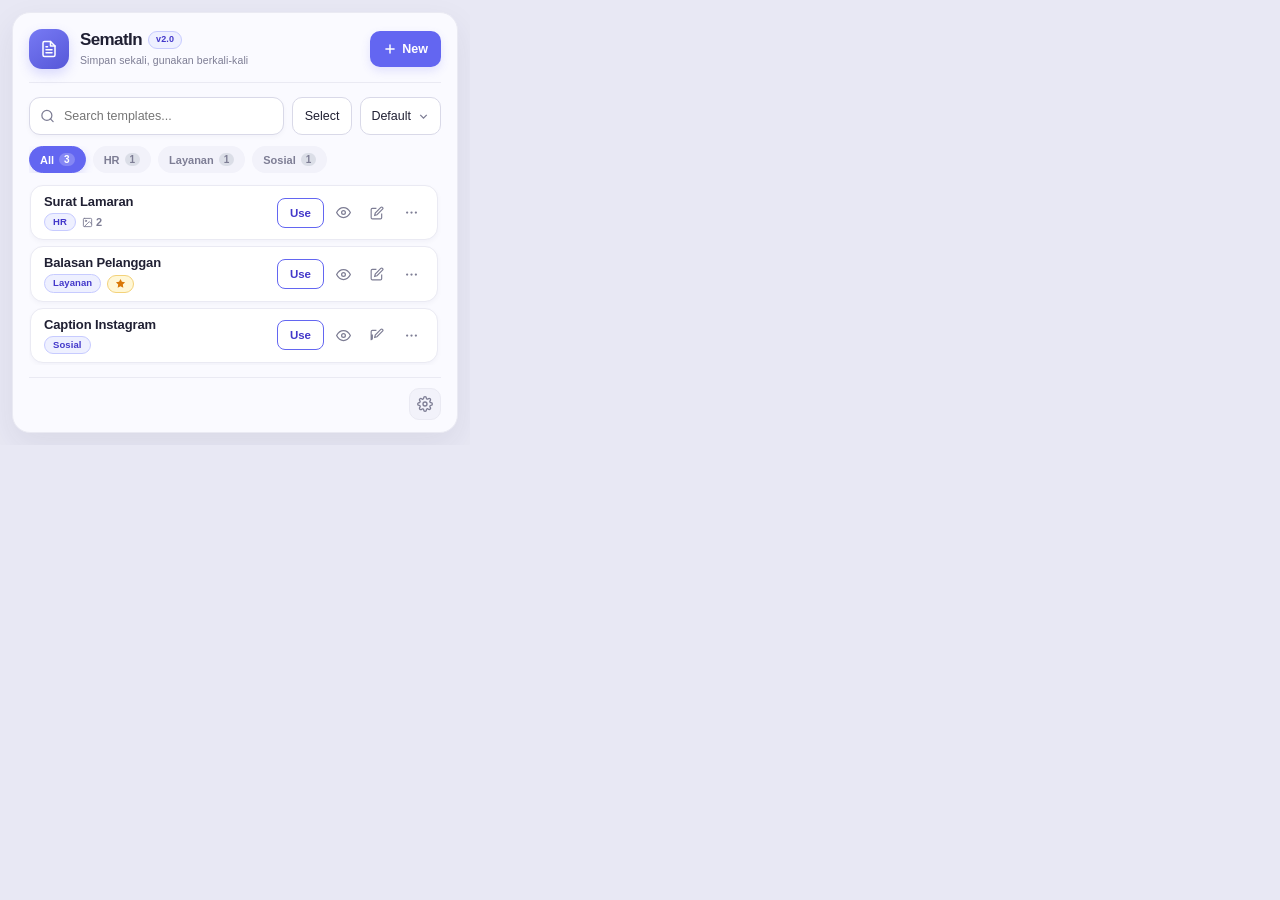
==== docs/popup-preview.html @ 7a560730 "Website v2.0: Template include card, scheduled auto backup + Trash, compression note - Header, hero " ====
<!DOCTYPE html>
<html lang="en">
<head>
  <meta charset="UTF-8">
  <title>SematIn</title>
  <link rel="stylesheet" href="popup.css">
  <link rel="stylesheet" href="sidebar.css">
</head>
<body>
  <div class="app-wrapper">
    <header class="app-header">
      <div class="brand">
        <div class="brand-icon">
          <svg width="18" height="18" viewBox="0 0 24 24" fill="none" stroke="currentColor" stroke-width="2" stroke-linecap="round" stroke-linejoin="round"><path d="M14 2H6a2 2 0 0 0-2 2v16a2 2 0 0 0 2 2h12a2 2 0 0 0 2-2V8z"/><polyline points="14 2 14 8 20 8"/><line x1="16" y1="13" x2="8" y2="13"/><line x1="16" y1="17" x2="8" y2="17"/><polyline points="10 9 9 9 8 9"/></svg>
        </div>
        <div>
          <div class="title-row">
            <h1>SematIn</h1>
            <span id="header-version-badge" class="header-version-badge" title="Installed version">v2.0</span>
          </div>
          <span class="subtitle">Simpan sekali, gunakan berkali-kali</span>
        </div>
      </div>
      <button type="button" id="btn-show-add" class="btn btn-primary">
        <svg width="14" height="14" viewBox="0 0 24 24" fill="none" stroke="currentColor" stroke-width="2.5" stroke-linecap="round" stroke-linejoin="round"><line x1="12" y1="5" x2="12" y2="19"/><line x1="5" y1="12" x2="19" y2="12"/></svg>
        New
      </button>
    </header>

    <main id="view-list" class="view-section">
      <div class="search-box">
        <svg class="search-icon" width="15" height="15" viewBox="0 0 24 24" fill="none" stroke="currentColor" stroke-width="2" stroke-linecap="round" stroke-linejoin="round"><circle cx="11" cy="11" r="8"/><line x1="21" y1="21" x2="16.65" y2="16.65"/></svg>
        <input type="text" id="search-input" placeholder="Search templates...">
        <button type="button" id="btn-toggle-select-mode" class="btn btn-ghost btn-xs select-mode-toggle" title="Select multiple templates" aria-pressed="false">Select</button>
        <div class="sort-dropdown" id="sort-dropdown">
          <button type="button" id="btn-sort-menu" class="sort-trigger" title="Sort templates" aria-haspopup="listbox" aria-expanded="false">
            <span id="sort-label">Default</span>
            <svg width="13" height="13" viewBox="0 0 24 24" fill="none" stroke="currentColor" stroke-width="2.4"><polyline points="6 9 12 15 18 9"/></svg>
          </button>
        </div>
      </div>

      <div class="category-tabs-wrap">
        <button type="button" id="btn-cat-scroll-left" class="cat-scroll-btn cat-scroll-left hidden" title="Scroll categories left" aria-label="Scroll categories left">
          <span class="cat-scroll-icon"><svg width="13" height="13" viewBox="0 0 24 24" fill="none" stroke="currentColor" stroke-width="2.5" stroke-linecap="round" stroke-linejoin="round"><polyline points="15 18 9 12 15 6"/></svg></span>
        </button>
        <div id="category-tabs" class="category-tabs" role="tablist" aria-label="Filter template categories">
          <button type="button" role="tab" class="category-tab active" aria-selected="true"><span>All</span><span class="category-tab-count">3</span></button>
          <button type="button" role="tab" class="category-tab" aria-selected="false"><span>HR</span><span class="category-tab-count">1</span></button>
          <button type="button" role="tab" class="category-tab" aria-selected="false"><span>Layanan</span><span class="category-tab-count">1</span></button>
          <button type="button" role="tab" class="category-tab" aria-selected="false"><span>Sosial</span><span class="category-tab-count">1</span></button>
        </div>
        <button type="button" id="btn-cat-scroll-right" class="cat-scroll-btn cat-scroll-right hidden" title="Scroll categories right" aria-label="Scroll categories right">
          <span class="cat-scroll-icon"><svg width="13" height="13" viewBox="0 0 24 24" fill="none" stroke="currentColor" stroke-width="2.5" stroke-linecap="round" stroke-linejoin="round"><polyline points="9 18 15 12 9 6"/></svg></span>
        </button>
      </div>

      <div id="template-list" class="list-container">
        <div class="template-card">
          <div class="template-info">
            <div class="template-title" title="Surat Lamaran">Surat Lamaran</div>
            <div class="template-meta-row">
              <span class="template-category-badge">HR</span>
              <span class="attachment-count-badge" title="2 attached images"><svg width="11" height="11" viewBox="0 0 24 24" fill="none" stroke="currentColor" stroke-width="2" stroke-linecap="round" stroke-linejoin="round"><rect x="3" y="3" width="18" height="18" rx="2" ry="2"/><circle cx="8.5" cy="8.5" r="1.5"/><polyline points="21 15 16 10 5 21"/></svg>2</span>
            </div>
          </div>
          <div class="template-actions-column">
            <div class="template-actions">
              <button type="button" class="btn-use" title="Fill the active field">Use</button>
              <button type="button" class="btn-icon btn-preview-template" title="Preview template" aria-label="Preview template">
                <svg width="15" height="15" viewBox="0 0 24 24" fill="none" stroke="currentColor" stroke-width="2" stroke-linecap="round" stroke-linejoin="round"><path d="M1 12s4-8 11-8 11 8 11 8-4 8-11 8-11-8-11-8z"/><circle cx="12" cy="12" r="3"/></svg>
              </button>
              <button type="button" class="btn-icon btn-edit" title="Edit template">
                <svg width="14" height="14" viewBox="0 0 24 24" fill="none" stroke="currentColor" stroke-width="2"><path d="M11 4H4a2 2 0 0 0-2 2v14a2 2 0 0 0 2 2h14a2 2 0 0 0 2-2v-7"/><path d="M18.5 2.5a2.121 2.121 0 0 1 3 3L12 15l-4 1 1-4 9.5-9.5z"/></svg>
              </button>
              <button type="button" class="btn-icon btn-template-more" title="More actions" aria-label="More actions" aria-haspopup="menu" aria-expanded="false">
                <svg width="15" height="15" viewBox="0 0 24 24" fill="currentColor" aria-hidden="true"><circle cx="5" cy="12" r="1.8"/><circle cx="12" cy="12" r="1.8"/><circle cx="19" cy="12" r="1.8"/></svg>
              </button>
            </div>
            <div class="template-excel-imports"></div>
          </div>
        </div>
        <div class="template-card">
          <div class="template-info">
            <div class="template-title" title="Balasan Pelanggan">Balasan Pelanggan</div>
            <div class="template-meta-row">
              <span class="template-category-badge">Layanan</span>
              <span class="template-favorite-badge" title="Favorite" aria-label="Favorite"><svg width="11" height="11" viewBox="0 0 24 24" fill="currentColor" aria-hidden="true"><polygon points="12 2 15.09 8.26 22 9.27 17 14.14 18.18 21.02 12 17.77 5.82 21.02 7 14.14 2 9.27 8.91 8.26 12 2"/></svg></span>
            </div>
          </div>
          <div class="template-actions-column">
            <div class="template-actions">
              <button type="button" class="btn-use" title="Fill the active field">Use</button>
              <button type="button" class="btn-icon btn-preview-template" title="Preview template" aria-label="Preview template">
                <svg width="15" height="15" viewBox="0 0 24 24" fill="none" stroke="currentColor" stroke-width="2" stroke-linecap="round" stroke-linejoin="round"><path d="M1 12s4-8 11-8 11 8 11 8-4 8-11 8-11-8-11-8z"/><circle cx="12" cy="12" r="3"/></svg>
              </button>
              <button type="button" class="btn-icon btn-edit" title="Edit template">
                <svg width="14" height="14" viewBox="0 0 24 24" fill="none" stroke="currentColor" stroke-width="2"><path d="M11 4H4a2 2 0 0 0-2 2v14a2 2 0 0 0 2 2h14a2 2 0 0 0 2-2v-7"/><path d="M18.5 2.5a2.121 2.121 0 0 1 3 3L12 15l-4 1 1-4 9.5-9.5z"/></svg>
              </button>
              <button type="button" class="btn-icon btn-template-more" title="More actions" aria-label="More actions" aria-haspopup="menu" aria-expanded="false">
                <svg width="15" height="15" viewBox="0 0 24 24" fill="currentColor" aria-hidden="true"><circle cx="5" cy="12" r="1.8"/><circle cx="12" cy="12" r="1.8"/><circle cx="19" cy="12" r="1.8"/></svg>
              </button>
            </div>
            <div class="template-excel-imports"></div>
          </div>
        </div>
        <div class="template-card">
          <div class="template-info">
            <div class="template-title" title="Caption Instagram">Caption Instagram</div>
            <div class="template-meta-row">
              <span class="template-category-badge">Sosial</span>
            </div>
          </div>
          <div class="template-actions-column">
            <div class="template-actions">
              <button type="button" class="btn-use" title="Fill the active field">Use</button>
              <button type="button" class="btn-icon btn-preview-template" title="Preview template" aria-label="Preview template">
                <svg width="15" height="15" viewBox="0 0 24 24" fill="none" stroke="currentColor" stroke-width="2" stroke-linecap="round" stroke-linejoin="round"><path d="M1 12s4-8 11-8 11 8 11 8-4 8-11 8-11-8-11-8z"/><circle cx="12" cy="12" r="3"/></svg>
              </button>
              <button type="button" class="btn-icon btn-edit" title="Edit template">
                <svg width="14" height="14" viewBox="0 0 24 24" fill="none" stroke="currentColor" stroke-width="2"><path d="M11 4H4a2 2 0 0 0-2 2v14a2 2 0 0 0 2-2v-7"/><path d="M18.5 2.5a2.121 2.121 0 0 1 3 3L12 15l-4 1 1-4 9.5-9.5z"/></svg>
              </button>
              <button type="button" class="btn-icon btn-template-more" title="More actions" aria-label="More actions" aria-haspopup="menu" aria-expanded="false">
                <svg width="15" height="15" viewBox="0 0 24 24" fill="currentColor" aria-hidden="true"><circle cx="5" cy="12" r="1.8"/><circle cx="12" cy="12" r="1.8"/><circle cx="19" cy="12" r="1.8"/></svg>
              </button>
            </div>
            <div class="template-excel-imports"></div>
          </div>
        </div>
      </div>

      <footer class="list-footer">
        <div id="template-pagination" class="template-pagination hidden"></div>
        <div class="settings-wrapper">
          <button type="button" id="btn-toggle-settings" class="btn-setting-icon" title="Settings" aria-haspopup="menu" aria-expanded="false">
            <svg width="16" height="16" viewBox="0 0 24 24" fill="none" stroke="currentColor" stroke-width="2" stroke-linecap="round" stroke-linejoin="round"><circle cx="12" cy="12" r="3"/><path d="M19.4 15a1.65 1.65 0 0 0 .33 1.82l.06.06a2 2 0 0 1 0 2.83 2 2 0 0 1-2.83 0l-.06-.06a1.65 1.65 0 0 0-1.82-.33 1.65 1.65 0 0 0-1 1.51V21a2 2 0 0 1-2 2 2 2 0 0 1-2-2v-.09A1.65 1.65 0 0 0 9 19.4a1.65 1.65 0 0 0-1.82.33l-.06.06a2 2 0 0 1-2.83 0 2 2 0 0 1 0-2.83l.06-.06a1.65 1.65 0 0 0 .33-1.82 1.65 1.65 0 0 0-1.51-1H3a2 2 0 0 1-2-2 2 2 0 0 1 2-2h.09A1.65 1.65 0 0 0 4.6 9a1.65 1.65 0 0 0-.33-1.82l-.06-.06a2 2 0 0 1 0-2.83 2 2 0 0 1 2.83 0l.06.06a1.65 1.65 0 0 0 1.82.33H9a1.65 1.65 0 0 0 1-1.51V3a2 2 0 0 1 2-2 2 2 0 0 1 2 2v.09a1.65 1.65 0 0 0 1 1.51 1.65 1.65 0 0 0 1.82-.33l.06-.06a2 2 0 0 1 2.83 0 2 2 0 0 1 0 2.83l-.06.06a1.65 1.65 0 0 0-.33 1.82V9a1.65 1.65 0 0 0 1.51 1H21a2 2 0 0 1 2 2 2 2 0 0 1-2 2h-.09a1.65 1.65 0 0 0-1.51 1z"/></svg>
          </button>
        </div>
      </footer>
    </main>
  </div>
</body>
</html>
---- docs/popup.css ----
:root {
  --primary: #6366f1;
  --primary-hover: #4f46e5;
  --primary-light: #eef0ff;
  --primary-border: #c7cbff;
  --primary-text: #4338ca;
  --bg-outer: #e8e8f4;
  --bg-page: #fafaff;
  --bg-card: #ffffff;
  --bg-subtle: #f2f2fa;
  --text-main: #202033;
  --text-secondary: #515168;
  --text-muted: #7d7d94;
  --border-color: #d9d9e8;
  --border-soft: #eaeaf3;
  --danger: #ef4444;
  --danger-solid: #dc2626;
  --danger-solid-hover: #b91c1c;
  --danger-bg: #fef2f2;
  --danger-border: #fecaca;
  --radius: 14px;
}

body.dark-theme {
  --primary: #818cf8;
  --primary-hover: #a5b4fc;
  --primary-light: rgba(129, 140, 248, 0.15);
  --primary-border: rgba(165, 180, 252, 0.36);
  --primary-text: #c7d2fe;
  --bg-outer: #151522;
  --bg-page: #1d1d2c;
  --bg-card: #262638;
  --bg-subtle: #303044;
  --text-main: #f3f3fb;
  --text-secondary: #c9c9dc;
  --text-muted: #9999b2;
  --border-color: #414158;
  --border-soft: #333348;
  --danger: #fb7185;
  --danger-solid: #dc4660;
  --danger-solid-hover: #c93852;
  --danger-bg: rgba(251, 113, 133, 0.12);
  --danger-border: rgba(251, 113, 133, 0.35);
}

* {
  box-sizing: border-box;
}

html,
body {
  background-color: var(--bg-outer);
  margin: 0;
  padding: 0;
  overflow-x: hidden;
}

body {
  width: 470px;
  padding: 10px;
  font-family: -apple-system, BlinkMacSystemFont, "Segoe UI", Roboto, Helvetica, Arial, sans-serif;
  color: var(--text-main);
}

.app-wrapper {
  padding: 12px 14px;
  position: relative;
  background-color: var(--bg-page);
  border: 1px solid var(--border-color);
  border-radius: 16px;
}

/* Header */
.app-header {
  display: flex;
  justify-content: space-between;
  align-items: center;
  margin-bottom: 10px;
  padding-bottom: 10px;
  border-bottom: 1px solid var(--border-soft);
}

.brand {
  display: flex;
  align-items: center;
  gap: 10px;
}

.brand-icon {
  width: 34px;
  height: 34px;
  border-radius: 9px;
  background: var(--primary-light);
  color: var(--primary);
  display: flex;
  align-items: center;
  justify-content: center;
  flex-shrink: 0;
}

.title-row {
  display: flex;
  align-items: center;
  gap: 6px;
}

.app-header h1 {
  margin: 0;
  font-size: 16px;
  font-weight: 700;
  letter-spacing: -0.02em;
  line-height: 1.2;
}

.header-version-badge {
  font-size: 10px;
  font-weight: 600;
  color: var(--primary-text);
  background: var(--primary-light);
  border: 1px solid var(--primary-border);
  padding: 1px 6px;
  border-radius: 999px;
  line-height: 1.3;
}

.subtitle {
  font-size: 11px;
  color: var(--text-muted);
}

/* Buttons */
.btn {
  display: inline-flex;
  align-items: center;
  justify-content: center;
  gap: 5px;
  padding: 7px 12px;
  font-size: 12.5px;
  font-weight: 600;
  border-radius: 8px;
  border: none;
  cursor: pointer;
  transition: all 0.15s ease;
}

.btn:disabled {
  opacity: 0.45;
  cursor: not-allowed;
}

.btn-primary {
  background-color: var(--primary);
  color: #ffffff;
}

.btn-primary:hover {
  background-color: var(--primary-hover);
}

.btn-ghost {
  background-color: transparent;
  color: var(--text-muted);
  border: 1px solid var(--border-color);
}

.btn-ghost:hover {
  background-color: var(--bg-subtle);
  color: var(--text-main);
}

.btn-danger-solid {
  background: var(--danger-solid);
  color: #ffffff;
  border: 1px solid var(--danger-solid);
}

.btn-danger-solid:hover {
  background: var(--danger-solid-hover);
  border-color: var(--danger-solid-hover);
}

.btn-xs {
  padding: 4px 9px;
  font-size: 11px;
  border-radius: 6px;
}

/* Search Box */
.search-box {
  position: relative;
  display: flex;
  align-items: center;
  gap: 8px;
  margin-bottom: 8px;
}

.search-icon {
  position: absolute;
  left: 11px;
  top: 50%;
  transform: translateY(-50%);
  color: var(--text-muted);
  pointer-events: none;
}

#search-input {
  flex: 1;
  min-width: 0;
  padding: 8px 12px 8px 34px;
  font-size: 12.5px;
  border: 1px solid var(--border-color);
  border-radius: 10px;
  background: var(--bg-card);
  color: var(--text-main);
  outline: none;
  transition: border-color 0.15s, box-shadow 0.15s;
}

.search-box .select-mode-toggle {
  flex-shrink: 0;
  min-height: 38px;
  padding: 8px 12px;
  font-size: 12.5px;
  font-weight: 500;
  color: var(--text-main);
  background: var(--bg-card);
  border: 1px solid var(--border-color);
  border-radius: 10px;
}

.search-box .select-mode-toggle:not(.active):hover {
  background: var(--bg-card);
  border-color: var(--primary-border);
}

.sort-dropdown {
  position: relative;
  flex-shrink: 0;
}

.sort-trigger {
  display: inline-flex;
  align-items: center;
  gap: 6px;
  min-height: 38px;
  padding: 8px 10px;
  font-size: 12.5px;
  font-weight: 500;
  color: var(--text-main);
  background: var(--bg-card);
  border: 1px solid var(--border-color);
  border-radius: 10px;
  outline: none;
  cursor: pointer;
  transition: border-color 0.15s ease, box-shadow 0.15s ease;
}

.sort-trigger:hover,
.sort-trigger.open {
  border-color: var(--primary-border);
}

.sort-trigger:focus-visible {
  border-color: var(--primary);
  box-shadow: 0 0 0 3px var(--primary-light);
}

.sort-trigger svg {
  flex-shrink: 0;
  color: var(--text-muted);
  transition: transform 0.15s ease;
}

.sort-trigger.open svg {
  transform: rotate(180deg);
}

.sort-menu {
  position: absolute;
  top: calc(100% + 4px);
  right: 0;
  min-width: 150px;
  max-height: 175px;
  overflow-y: auto;
  background: var(--bg-card);
  border: 1px solid var(--border-soft);
  border-radius: 12px;
  box-shadow: 0 14px 32px rgba(24, 24, 48, 0.16);
  padding: 4px;
  z-index: 65;
}

.sort-option {
  width: 100%;
  border: none;
  background: transparent;
  border-radius: 6px;
  padding: 6px 8px;
  display: flex;
  align-items: center;
  gap: 8px;
  font-size: 12px;
  font-weight: 500;
  color: var(--text-main);
  text-align: left;
  cursor: pointer;
  transition: background-color 0.12s ease;
}

.sort-option:hover,
.sort-option.selected {
  background: var(--primary-light);
  color: var(--primary-text);
}

.select-mode-toggle.active {
  color: var(--primary-text);
  background: var(--primary-light);
  border-color: var(--primary-border);
}

#search-input:focus {
  border-color: var(--primary);
  box-shadow: 0 0 0 3px var(--primary-light);
}

/* Tab Kategori di Bawah Search */
.category-tabs-wrap {
  position: relative;
  display: flex;
  align-items: center;
  margin-bottom: 11px;
}

.category-tabs {
  display: flex;
  align-items: center;
  gap: 6px;
  overflow-x: auto;
  scrollbar-width: none;
  scroll-behavior: smooth;
  flex: 1;
  min-width: 0;
}

.category-tabs::-webkit-scrollbar {
  display: none;
}

.cat-scroll-btn {
  position: absolute;
  top: 0;
  bottom: 0;
  z-index: 2;
  display: flex;
  align-items: center;
  width: 52px;
  padding: 0;
  border: 0;
  background: transparent;
  color: var(--text-muted);
  cursor: pointer;
}

.cat-scroll-btn:hover {
  color: var(--text-main);
}

.cat-scroll-left {
  left: 0;
  justify-content: flex-start;
  padding-left: 2px;
  background: linear-gradient(to left, transparent, var(--bg-page) 50%);
}

.cat-scroll-right {
  right: 0;
  justify-content: flex-end;
  padding-right: 2px;
  background: linear-gradient(to right, transparent, var(--bg-page) 50%);
}

.cat-scroll-icon {
  display: inline-flex;
  align-items: center;
  justify-content: center;
  width: 22px;
  height: 22px;
  border-radius: 999px;
  background: var(--bg-card);
  border: 1px solid var(--border-color);
  box-shadow: 0 1px 4px rgba(15, 23, 42, 0.18);
}

.category-tab {
  display: inline-flex;
  align-items: center;
  gap: 5px;
  padding: 5px 10px;
  border-radius: 999px;
  border: 1px solid var(--border-color);
  background: var(--bg-card);
  color: var(--text-muted);
  font-size: 11.5px;
  font-weight: 600;
  white-space: nowrap;
  cursor: pointer;
  transition: all 0.14s ease;
  flex-shrink: 0;
}

.category-tab:hover {
  border-color: var(--primary-border);
  color: var(--text-main);
  background: var(--bg-subtle);
}

.category-tab.active {
  background: var(--primary);
  border-color: var(--primary);
  color: #ffffff;
}

.category-tab-count {
  font-size: 10px;
  font-weight: 700;
  padding: 1px 5px;
  border-radius: 999px;
  background: rgba(100, 116, 139, 0.16);
  color: inherit;
}

.category-tab.active .category-tab-count {
  background: rgba(255, 255, 255, 0.22);
  color: #ffffff;
}

/* Template List: tinggi fleksibel sesuai isi dengan batas maksimal */
.list-container {
  display: flex;
  flex-direction: column;
  gap: 7px;
  max-height: 360px;
  overflow-y: auto;
  padding-right: 2px;
}

.template-pagination {
  position: relative;
  display: flex;
  justify-content: center;
  align-items: center;
  gap: 2px;
  width: fit-content;
  margin: 0;
  padding: 3px;
  border-radius: 999px;
  border: 1px solid var(--border-color);
  background: var(--bg-card);
  box-shadow: 0 2px 8px rgba(39, 39, 75, 0.06);
}

.pagination-indicator {
  position: absolute;
  top: 3px;
  left: 0;
  height: 28px;
  width: 28px;
  border-radius: 999px;
  background: var(--primary);
  box-shadow: 0 2px 6px rgba(99, 102, 241, 0.35);
  transition: transform 0.45s cubic-bezier(0.34, 1.3, 0.64, 1), width 0.45s cubic-bezier(0.34, 1.3, 0.64, 1);
  pointer-events: none;
  z-index: 0;
}

.pagination-btn {
  position: relative;
  z-index: 1;
  display: inline-flex;
  align-items: center;
  justify-content: center;
  min-width: 28px;
  height: 28px;
  padding: 0 9px;
  border: none;
  border-radius: 999px;
  background: transparent;
  color: var(--text-muted);
  font-size: 12px;
  font-weight: 700;
  cursor: pointer;
  transition: all 0.14s ease;
}

.pagination-btn:hover:not(:disabled):not(.active) {
  background: var(--bg-subtle);
  color: var(--text-main);
}

.pagination-btn.active {
  background: transparent;
  color: #ffffff;
  box-shadow: none;
}

.pagination-btn:disabled {
  opacity: 0.4;
  cursor: not-allowed;
}

.template-card {
  display: flex;
  justify-content: space-between;
  align-items: center;
  background: var(--bg-card);
  border: 1px solid var(--border-color);
  border-radius: var(--radius);
  padding: 9px 12px;
  transition: transform 0.12s ease, box-shadow 0.12s ease, border-color 0.12s ease;
}

.template-card:hover {
  border-color: var(--primary-border);
  box-shadow: 0 2px 6px rgba(15, 23, 42, 0.08);
}

.template-select-checkbox {
  flex-shrink: 0;
  width: 15px;
  height: 15px;
  margin-right: 10px;
  accent-color: var(--primary);
  cursor: pointer;
}

.bulk-action-bar {
  display: flex;
  align-items: center;
  justify-content: space-between;
  gap: 8px;
  background: var(--bg-card);
  border: 1px solid var(--primary-border);
  border-radius: var(--radius);
  padding: 6px 10px 6px 14px;
  margin-bottom: 8px;
}

.bulk-selected-count {
  font-size: 12px;
  font-weight: 700;
  color: var(--primary-text);
  white-space: nowrap;
}

.bulk-actions {
  display: flex;
  align-items: center;
  gap: 2px;
}

.bulk-icon-btn {
  display: inline-flex;
  align-items: center;
  justify-content: center;
  width: 30px;
  height: 30px;
  padding: 0;
  border: 0;
  border-radius: 7px;
  background: transparent;
  color: var(--text-muted);
  cursor: pointer;
}

.bulk-icon-btn:hover {
  background: var(--bg-subtle);
  color: var(--text-main);
}

.bulk-divider {
  width: 1px;
  height: 20px;
  background: var(--border-color);
  margin: 0 4px;
  flex-shrink: 0;
}

.bulk-icon-delete:hover {
  background: var(--danger-bg);
  color: var(--danger);
}

.template-info {
  flex: 1;
  min-width: 0;
  margin-right: 10px;
}

.template-title {
  font-size: 13px;
  font-weight: 600;
  color: var(--text-main);
  white-space: nowrap;
  overflow: hidden;
  text-overflow: ellipsis;
}

.template-meta-row {
  display: flex;
  align-items: center;
  gap: 6px;
  margin-top: 4px;
}

.template-actions-column {
  display: flex;
  flex-direction: column;
  align-items: flex-end;
  gap: 6px;
  flex-shrink: 0;
}

.template-excel-imports {
  display: flex;
  flex-direction: column;
  align-items: flex-end;
  gap: 5px;
  max-width: 100%;
}

.template-excel-imports:empty {
  display: none;
}

.template-excel-progress {
  display: flex;
  align-items: center;
  gap: 7px;
  min-width: 0;
  width: 190px;
  max-width: 100%;
  color: var(--text-muted);
  font-size: 10px;
}

.template-excel-count {
  flex: none;
  min-width: 28px;
  color: var(--primary-text);
  font-weight: 700;
  text-align: right;
}

.template-excel-progress-bar {
  flex: 1;
  height: 5px;
  overflow: hidden;
  border-radius: 999px;
  background: var(--border-soft);
}

.template-excel-progress-fill {
  display: block;
  height: 100%;
  width: var(--progress-width);
  border-radius: inherit;
  background: var(--primary);
}

.template-excel-progress-fill.is-animating {
  animation: excel-progress-grow 0.35s ease-out;
}

@keyframes excel-progress-grow {
  from {
    width: var(--previous-progress-width, 0%);
  }
  to {
    width: var(--progress-width);
  }
}

.template-excel-clear {
  display: inline-flex;
  align-items: center;
  justify-content: center;
  flex: none;
  width: 17px;
  height: 17px;
  padding: 0;
  border: 0;
  border-radius: 4px;
  background: transparent;
  color: var(--text-muted);
  cursor: pointer;
}

.template-excel-clear:hover {
  background: var(--primary-light);
  color: var(--danger);
}

.template-category-badge,
.template-favorite-badge {
  display: inline-flex;
  align-items: center;
  padding: 1.5px 7px;
  border: 1px solid;
  border-radius: 999px;
  font-size: 10px;
  font-weight: 600;
  line-height: 1.3;
}

.template-category-badge {
  font-size: 10px;
  font-weight: 600;
  color: var(--primary-text);
  background: var(--primary-light);
  border: 1px solid var(--primary-border);
}

.template-favorite-badge {
  justify-content: center;
  color: #d97706;
  background: #fff7d6;
  border-color: #f3d27a;
}

.dark-theme .template-favorite-badge {
  color: #fbbf24;
  background: rgba(217, 119, 6, 0.15);
  border-color: rgba(217, 119, 6, 0.45);
}

.template-actions {
  display: flex;
  align-items: center;
  gap: 5px;
  flex-shrink: 0;
}

.btn-use {
  background-color: var(--primary-light);
  color: var(--primary-text);
  border: 1px solid var(--primary-border);
  padding: 5px 10px;
  border-radius: 6px;
  cursor: pointer;
  font-size: 12px;
  font-weight: 600;
  transition: background-color 0.15s, color 0.15s;
}

.btn-use:hover {
  background-color: var(--primary);
  border-color: var(--primary);
  color: #ffffff;
}

.btn-icon {
  width: 28px;
  height: 28px;
  border-radius: 6px;
  border: 1px solid transparent;
  background: transparent;
  color: var(--text-muted);
  display: inline-flex;
  align-items: center;
  justify-content: center;
  cursor: pointer;
  transition: all 0.15s;
}

.btn-delete-template:hover {
  color: var(--danger);
  background: var(--danger-bg);
}

.template-more-menu {
  position: fixed;
  z-index: 120;
  min-width: 132px;
  padding: 4px;
  border: 1px solid var(--border-color);
  border-radius: 9px;
  background: var(--bg-card);
  box-shadow: 0 8px 20px rgba(15, 23, 42, 0.2);
}

.template-more-item {
  display: flex;
  align-items: center;
  gap: 8px;
  width: 100%;
  padding: 7px 9px;
  border: 0;
  border-radius: 6px;
  background: transparent;
  color: var(--text-main);
  font-size: 11px;
  text-align: left;
  cursor: pointer;
}

.template-more-item:hover,
.template-more-item:focus-visible {
  outline: none;
  background: var(--bg-subtle);
}

.template-more-delete {
  color: var(--danger);
}

.template-more-delete:hover,
.template-more-delete:focus-visible {
  background: var(--danger-bg);
}

.btn-edit:hover,
.btn-preview-template:hover,
.btn-template-more:hover,
.btn-template-more[aria-expanded="true"] {
  background-color: var(--bg-subtle);
  color: var(--text-main);
  border-color: var(--border-color);
}

/* Footer dengan Ikon Setting & Menu List */
.list-footer {
  display: flex;
  justify-content: space-between;
  align-items: center;
  margin-top: 8px;
  padding-top: 8px;
  border-top: 1px solid var(--border-soft);
}

.settings-wrapper {
  position: relative;
  display: inline-flex;
  align-items: center;
}

.list-footer .settings-wrapper {
  margin-left: auto;
}

.btn-setting-icon {
  width: 30px;
  height: 30px;
  border-radius: 8px;
  border: 1px solid var(--border-color);
  background: var(--bg-card);
  color: var(--text-muted);
  display: inline-flex;
  align-items: center;
  justify-content: center;
  cursor: pointer;
  transition: all 0.15s ease;
}

.btn-setting-icon:hover,
.btn-setting-icon.active {
  background: var(--primary-light);
  color: var(--primary-text);
  border-color: var(--primary-border);
}

.settings-menu {
  position: absolute;
  bottom: 36px;
  right: 0;
  list-style: none;
  margin: 0;
  padding: 5px;
  min-width: 184px;
  max-height: calc(100vh - 60px);
  overflow-y: auto;
  background: var(--bg-card);
  border: 1px solid var(--border-color);
  border-radius: 10px;
  box-shadow: 0 10px 24px -4px rgba(0, 0, 0, 0.25);
  z-index: 40;
}

.settings-menu-divider {
  height: 1px;
  background: var(--border-soft);
  margin: 4px 2px;
}

.settings-menu-section {
  padding: 7px 10px 2px;
  font-size: 10px;
  font-weight: 600;
  letter-spacing: 0.08em;
  text-transform: uppercase;
  color: var(--text-muted);
}

.settings-menu-section:first-child {
  padding-top: 3px;
}

.settings-menu-item {
  width: 100%;
  display: flex;
  align-items: center;
  gap: 8px;
  padding: 6px 9px;
  border: none;
  border-radius: 6px;
  background: transparent;
  color: var(--text-main);
  font-size: 12px;
  font-weight: 500;
  cursor: pointer;
  text-align: left;
  white-space: nowrap;
  transition: background-color 0.12s ease, color 0.12s ease;
}

.settings-menu-item:hover {
  background: var(--primary-light);
  color: var(--primary-text);
}

.settings-menu-item:disabled {
  cursor: not-allowed;
  opacity: 0.55;
}

.settings-toggle {
  flex: 0 0 auto;
  width: 30px;
  height: 17px;
  border-radius: 999px;
  background: var(--border-soft);
  position: relative;
  transition: background-color 0.15s ease;
}

.settings-toggle::after {
  content: '';
  position: absolute;
  top: 2px;
  left: 2px;
  width: 13px;
  height: 13px;
  border-radius: 50%;
  background: #fff;
  box-shadow: 0 1px 2px rgba(0, 0, 0, 0.25);
  transition: transform 0.15s ease;
}

.settings-toggle.on {
  background: var(--primary);
}

.settings-toggle.on::after {
  transform: translateX(13px);
}

.settings-menu-credit {
  display: flex;
  align-items: center;
  justify-content: center;
  gap: 5px;
  padding: 6px 9px;
  color: var(--text-muted);
  font-size: 11px;
  font-weight: 600;
  white-space: nowrap;
}

.settings-mode-badge {
  flex: 0 0 auto;
}

.settings-menu-item .settings-toggle {
  margin-left: auto;
}

.settings-value-badge {
  flex: 0 0 auto;
  min-width: 48px;
  text-align: center;
}

.settings-menu-item.settings-row-collapsed {
  height: 0;
  min-height: 0;
  padding-top: 0;
  padding-bottom: 0;
  margin: 0;
  overflow: hidden;
  opacity: 0;
  pointer-events: none;
}

.settings-version-badge {
  padding: 2px 6px;
  border: 1px solid var(--primary-border);
  border-radius: 999px;
  background: var(--primary-light);
  color: var(--primary-text);
  font-size: 10px;
  font-weight: 600;
  line-height: 1.2;
}

/* Empty State */
.empty-state {
  text-align: center;
  padding: 22px 16px;
  color: var(--text-muted);
  background: var(--bg-card);
  border: 1px dashed var(--border-color);
  border-radius: var(--radius);
}

.empty-state p {
  margin: 8px 0 0;
  font-size: 12.5px;
}

/* Form View */
.form-header {
  margin-bottom: 10px;
}

.form-header h2 {
  margin: 0;
  font-size: 14.5px;
  font-weight: 700;
}

.form-row-2col {
  display: grid;
  grid-template-columns: 1.3fr 1fr;
  gap: 8px;
}

.form-group {
  margin-bottom: 10px;
}

.form-group label {
  display: block;
  margin-bottom: 5px;
  font-size: 12px;
  font-weight: 600;
  color: var(--text-secondary);
}

.label-optional {
  font-size: 10.5px;
  font-weight: 500;
  color: var(--text-muted);
}

.input-modern {
  width: 100%;
  padding: 7px 10px;
  font-size: 12.5px;
  border: 1px solid var(--border-color);
  border-radius: 8px;
  background: var(--bg-card);
  color: var(--text-main);
  outline: none;
}

.input-modern:focus {
  border-color: var(--primary);
  box-shadow: 0 0 0 3px var(--primary-light);
}

/* Dropdown Kategori (Pilih Kategori Ada atau Ketik Baru) */
.category-combobox {
  position: relative;
}

.category-input-wrap {
  position: relative;
  display: flex;
  align-items: center;
}

.category-input {
  padding-right: 30px;
}

.category-dropdown-btn {
  position: absolute;
  right: 4px;
  top: 50%;
  transform: translateY(-50%);
  width: 24px;
  height: 24px;
  border: none;
  border-radius: 6px;
  background: transparent;
  color: var(--text-muted);
  display: inline-flex;
  align-items: center;
  justify-content: center;
  cursor: pointer;
  transition: background-color 0.14s ease, color 0.14s ease;
}

.category-dropdown-btn:hover,
.category-dropdown-btn.open {
  background: var(--primary-light);
  color: var(--primary-text);
}

.category-dropdown-menu {
  position: absolute;
  top: calc(100% + 4px);
  left: 0;
  right: 0;
  max-height: 175px;
  overflow-y: auto;
  background: var(--bg-card);
  border: 1px solid var(--border-color);
  border-radius: 9px;
  box-shadow: 0 10px 24px -6px rgba(0, 0, 0, 0.25);
  padding: 4px;
  z-index: 65;
}

.category-option {
  width: 100%;
  border: none;
  background: transparent;
  border-radius: 6px;
  padding: 6px 8px;
  display: flex;
  align-items: center;
  justify-content: space-between;
  gap: 8px;
  font-size: 12px;
  font-weight: 500;
  color: var(--text-main);
  text-align: left;
  cursor: pointer;
  transition: background-color 0.12s ease;
}

.category-option:hover,
.category-option.selected {
  background: var(--primary-light);
  color: var(--primary-text);
}

.category-option-badge {
  font-size: 10px;
  font-weight: 600;
  padding: 1px 6px;
  border-radius: 999px;
  background: var(--bg-subtle);
  color: var(--text-muted);
  flex-shrink: 0;
}

.category-option-new {
  border-top: 1px solid var(--border-soft);
  margin-top: 3px;
  padding-top: 7px;
  border-radius: 0 0 6px 6px;
  color: var(--primary-text);
  font-weight: 600;
}

/* Editor Container */
.editor-container {
  position: relative;
  border: 1px solid var(--border-color);
  border-radius: var(--radius);
  background: var(--bg-card);
  overflow: visible;
}

.editor-toolbar {
  display: flex;
  flex-wrap: wrap;
  align-items: center;
  gap: 4px;
  padding: 6px 8px;
  background-color: var(--bg-subtle);
  border-bottom: 1px solid var(--border-soft);
  border-radius: var(--radius) var(--radius) 0 0;
}

.tool-group {
  display: flex;
  align-items: center;
  gap: 2px;
}

.editor-toolbar-primary > .tool-group > button,
.editor-toolbar-primary > .tool-dropdown-wrap > button,
.editor-toolbar-secondary .tool-group > button,
.editor-toolbar-tertiary .tool-group > button,
.editor-toolbar-secondary .tool-dropdown-wrap > button,
.editor-toolbar-tertiary .tool-dropdown-wrap > button {
  height: 26px;
  min-width: 26px;
  padding: 0 6px;
  border: none;
  background: transparent;
  border-radius: 6px;
  cursor: pointer;
  display: inline-flex;
  align-items: center;
  justify-content: center;
  gap: 4px;
  color: var(--text-secondary);
  font-size: 11.5px;
  font-weight: 600;
  transition: all 0.12s;
}

.editor-toolbar-primary > .tool-group > button:hover,
.editor-toolbar-primary > .tool-dropdown-wrap > button:hover,
.editor-toolbar-secondary .tool-group > button:hover,
.editor-toolbar-tertiary .tool-group > button:hover,
.editor-toolbar-secondary .tool-dropdown-wrap > button:hover,
.editor-toolbar-tertiary .tool-dropdown-wrap > button:hover {
  background-color: var(--bg-card);
  color: var(--text-main);
}

.editor-toolbar-primary > .tool-group > button:disabled,
.editor-toolbar-primary > .tool-dropdown-wrap > button:disabled,
.editor-toolbar-secondary .tool-group > button:disabled,
.editor-toolbar-tertiary .tool-group > button:disabled,
.editor-toolbar-secondary .tool-dropdown-wrap > button:disabled,
.editor-toolbar-tertiary .tool-dropdown-wrap > button:disabled {
  opacity: 0.4;
  cursor: not-allowed;
}

.editor-toolbar-primary > .tool-group > button:disabled:hover,
.editor-toolbar-primary > .tool-dropdown-wrap > button:disabled:hover,
.editor-toolbar-secondary .tool-group > button:disabled:hover,
.editor-toolbar-tertiary .tool-group > button:disabled:hover,
.editor-toolbar-secondary .tool-dropdown-wrap > button:disabled:hover,
.editor-toolbar-tertiary .tool-dropdown-wrap > button:disabled:hover {
  background: transparent;
  color: var(--text-secondary);
}

.editor-toolbar-primary > .tool-group > button.active-tool,
.editor-toolbar-primary > .tool-dropdown-wrap > button.active-tool,
.editor-toolbar-secondary .tool-group > button.active-tool,
.editor-toolbar-tertiary .tool-group > button.active-tool,
.editor-toolbar-secondary .tool-dropdown-wrap > button.active-tool,
.editor-toolbar-tertiary .tool-dropdown-wrap > button.active-tool {
  background-color: var(--primary-light);
  color: var(--primary-text);
}

.tool-dropdown-wrap {
  position: relative;
  display: inline-flex;
  align-items: center;
}

.btn-tool-split {
  padding: 0 6px !important;
  gap: 2px !important;
}

.caret-icon {
  opacity: 0.75;
}

.tool-divider {
  width: 1px;
  height: 16px;
  background-color: var(--border-color);
  margin: 0 3px;
}

/* Popover Bullet & Number Style */
.list-style-popover {
  position: absolute;
  top: 32px;
  right: 0;
  background: var(--bg-card);
  border: 1px solid var(--border-color);
  border-radius: 10px;
  box-shadow: 0 10px 25px -5px rgba(0, 0, 0, 0.25);
  padding: 8px;
  z-index: 55;
}

.bullet-popover {
  display: grid;
  grid-template-columns: repeat(4, 52px);
  gap: 6px;
}

.number-popover {
  display: grid;
  grid-template-columns: repeat(3, 62px);
  gap: 6px;
}

.list-style-option {
  border: 1px solid transparent;
  border-radius: 7px;
  background: var(--bg-page);
  padding: 6px;
  cursor: pointer;
  display: flex;
  align-items: center;
  justify-content: center;
  transition: all 0.12s ease;
}

.list-style-option:hover {
  background: var(--bg-subtle);
  border-color: var(--border-color);
}

.list-style-option.active-style {
  background: var(--primary-light);
  border-color: var(--primary-border);
}

.preview-default-bullet,
.preview-uniform-bullet {
  display: flex;
  flex-direction: column;
  gap: 4px;
  width: 100%;
}

.preview-default-bullet > span,
.preview-uniform-bullet > span {
  display: flex;
  align-items: center;
  gap: 5px;
}

.b-dot {
  width: 5px;
  height: 5px;
  border-radius: 50%;
  background: var(--text-secondary);
  flex-shrink: 0;
}

.b-circle {
  width: 5px;
  height: 5px;
  border-radius: 50%;
  border: 1.3px solid var(--text-secondary);
  background: transparent;
  flex-shrink: 0;
}

.b-square {
  width: 5px;
  height: 5px;
  background: var(--text-secondary);
  flex-shrink: 0;
}

.b-bar {
  height: 2px;
  flex: 1;
  border-radius: 2px;
  background: var(--text-muted);
}

.preview-num-stack {
  display: flex;
  flex-direction: column;
  gap: 3px;
  width: 100%;
}

.preview-num-stack > span {
  display: flex;
  align-items: center;
  gap: 4px;
}

.preview-num-stack b {
  font-size: 9.5px;
  font-weight: 700;
  color: var(--text-secondary);
  min-width: 14px;
  text-align: left;
  line-height: 1.1;
}

.n-bar {
  height: 2px;
  flex: 1;
  border-radius: 2px;
  background: var(--text-muted);
}

/* Line Height Dropdown Menu */
.line-height-menu {
  position: absolute;
  top: 32px;
  left: 0;
  min-width: 84px;
  background: var(--bg-card);
  border: 1px solid var(--border-color);
  border-radius: 12px;
  box-shadow: 0 10px 25px -5px rgba(0, 0, 0, 0.25);
  padding: 6px;
  z-index: 55;
  display: flex;
  flex-direction: column;
  gap: 3px;
}

.line-height-item {
  width: 100%;
  min-height: 30px;
  border: none;
  background: transparent;
  border-radius: 8px;
  padding: 5px 10px;
  font-size: 12px;
  font-weight: 500;
  color: var(--text-main);
  text-align: center;
  cursor: pointer;
  transition: background-color 0.12s ease, color 0.12s ease;
}

.line-height-item:hover {
  background: var(--bg-subtle);
}

.line-height-item.active-lh {
  background: var(--primary-light);
  color: var(--primary-text);
  font-weight: 700;
}

/* Popover Sisipkan Tabel & Variabel */
.insert-table-popover {
  position: absolute;
  width: 254px;
  max-width: calc(100vw - 32px);
  background: var(--bg-card);
  border: 1px solid var(--border-soft);
  border-radius: 14px;
  box-shadow: 0 14px 32px rgba(24, 24, 48, 0.2);
  padding: 8px 13px;
  z-index: 75;
  color: var(--text-main);
}

.insert-table-header {
  display: flex;
  align-items: center;
  justify-content: space-between;
  margin-bottom: 6px;
}

.insert-table-header strong {
  font-size: 12.5px;
  font-weight: 700;
  color: var(--text-main);
}

.popover-title-group {
  display: flex;
  align-items: center;
  gap: 8px;
}

.table-size-badge {
  font-size: 11px;
  font-weight: 700;
  color: var(--primary-text);
  background: var(--primary-light);
  border: 1px solid var(--primary-border);
  padding: 1px 7px;
  border-radius: 999px;
  line-height: 1.3;
}

.var-name-field {
  width: 100%;
  margin-bottom: 7px;
  padding: 6px 10px;
  font-size: 12px;
  border: 1px solid var(--border-color);
  border-radius: 8px;
  background: var(--bg-page);
  color: var(--text-main);
  outline: none;
  transition: border-color 0.15s, box-shadow 0.15s;
}

.var-name-field:focus {
  border-color: var(--primary);
  box-shadow: 0 0 0 2px var(--primary-light);
}

.var-section-label {
  font-size: 10px;
  font-weight: 700;
  text-transform: uppercase;
  letter-spacing: 0.05em;
  color: var(--text-muted);
  margin: 5px 0 4px;
}

.var-quick-chips {
  display: flex;
  flex-wrap: wrap;
  gap: 4px;
  margin-bottom: 6px;
}

.var-chip {
  display: inline-flex;
  align-items: center;
  border: 1px solid var(--border-soft);
  background: var(--bg-subtle);
  color: var(--text-secondary);
  border-radius: 999px;
  padding: 2px 8px;
  font-size: 11px;
  font-weight: 600;
  cursor: pointer;
  transition: all 0.12s ease;
}

.var-chip:hover {
  background: var(--primary-light);
  color: var(--primary-text);
  border-color: var(--primary-border);
  transform: translateY(-1px);
}

.var-chip-auto {
  border-style: dashed;
  border-color: var(--primary-border);
  background: var(--primary-light);
  color: var(--primary-text);
}

.var-chip-auto:hover {
  background: var(--primary);
  border-color: var(--primary);
  color: #ffffff;
}

.table-grid-picker {
  display: grid;
  grid-template-columns: repeat(8, 18px);
  gap: 3px;
  justify-content: center;
  outline: none;
}

.table-grid-picker:focus-visible {
  outline: 2px solid var(--primary);
  outline-offset: 3px;
  border-radius: 6px;
}

.table-grid-cell {
  width: 18px;
  height: 18px;
  padding: 0;
  border: 1px solid var(--border-color);
  border-radius: 4px;
  background: var(--bg-page);
  cursor: pointer;
  transition: background-color 0.08s ease, border-color 0.08s ease;
}

.table-grid-cell.selected {
  background: var(--primary);
  border-color: var(--primary);
}

.table-grid-footer {
  display: flex;
  justify-content: center;
  align-items: center;
  gap: 10px;
  margin: 6px 0 2px;
}

.find-replace-fields {
  display: flex;
  flex-direction: column;
  gap: 8px;
  margin-top: 8px;
}

.find-replace-field {
  display: block;
}

.find-replace-field span {
  display: block;
  font-size: 11.5px;
  font-weight: 600;
  color: var(--text-muted);
  margin-bottom: 5px;
}

.find-replace-field input {
  display: block;
  width: 100%;
  min-width: 0;
}

.find-replace-footer {
  display: flex;
  flex-direction: column;
  align-items: flex-start;
  gap: 8px;
  margin-top: 10px;
}

.find-replace-actions {
  display: flex;
  gap: 4px;
  align-self: stretch;
  justify-content: flex-end;
}

#btn-find-prev,
#btn-find-next {
  width: 34px;
  height: 34px;
  min-height: 34px;
  padding: 0;
  border-radius: 10px;
}

.table-custom-toggle {
  display: inline-block;
  margin: 0;
  border: none;
  background: transparent;
  color: var(--text-muted);
  font-size: 11px;
  font-weight: 600;
  cursor: pointer;
  padding: 3px 8px;
  border-radius: 6px;
  transition: color 0.12s ease, background-color 0.12s ease;
}

.table-custom-toggle:hover {
  color: var(--primary-text);
  background: var(--primary-light);
}

#table-custom-inputs {
  margin-top: 10px;
}

.insert-table-inputs {
  display: grid;
  grid-template-columns: 1fr 1fr;
  gap: 10px;
  margin-bottom: 12px;
}

.size-field {
  display: flex;
  flex-direction: column;
  gap: 6px;
}

.size-field > span {
  font-size: 11px;
  font-weight: 600;
  color: var(--text-secondary);
  line-height: 1.2;
}

.stepper {
  display: flex;
  align-items: center;
  border: 1px solid var(--border-color);
  border-radius: 8px;
  overflow: hidden;
  background: var(--bg-page);
  transition: border-color 0.15s;
}

.stepper:focus-within {
  border-color: var(--primary);
}

.stepper-btn {
  width: 28px;
  height: 28px;
  border: none;
  background: transparent;
  color: var(--text-secondary);
  font-size: 14px;
  font-weight: 700;
  cursor: pointer;
  display: inline-flex;
  align-items: center;
  justify-content: center;
  transition: background-color 0.12s ease, color 0.12s ease;
}

.stepper-btn:hover {
  background: var(--bg-subtle);
  color: var(--text-main);
}

.stepper input[type="number"] {
  width: 100%;
  min-width: 0;
  height: 28px;
  border: none;
  border-left: 1px solid var(--border-soft);
  border-right: 1px solid var(--border-soft);
  background: transparent;
  color: var(--text-main);
  font-size: 12.5px;
  font-weight: 700;
  text-align: center;
  outline: none;
  -moz-appearance: textfield;
}

.stepper input[type="number"]::-webkit-outer-spin-button,
.stepper input[type="number"]::-webkit-inner-spin-button {
  -webkit-appearance: none;
  margin: 0;
}

.insert-table-actions {
  display: flex;
  justify-content: flex-end;
  gap: 7px;
  margin-top: 6px;
  padding-top: 6px;
  border-top: 1px solid var(--border-soft);
}

/* Floating Bubble Toolbar Tabel */
.table-floating-toolbar {
  position: absolute;
  z-index: 45;
  display: inline-flex;
  align-items: center;
  gap: 2px;
  padding: 4px 6px;
  background: var(--bg-card);
  border: 1px solid var(--border-color);
  border-radius: 999px;
  box-shadow: 0 8px 22px -4px rgba(0, 0, 0, 0.25);
  transform: translateX(-50%);
  user-select: none;
}

.ft-group {
  display: inline-flex;
  align-items: center;
  gap: 1px;
}

.ft-divider {
  width: 1px;
  height: 18px;
  background: var(--border-color);
  margin: 0 4px;
}

.ft-btn {
  width: 28px;
  height: 28px;
  border: none;
  border-radius: 999px;
  background: transparent;
  color: var(--text-main);
  display: inline-flex;
  align-items: center;
  justify-content: center;
  cursor: pointer;
  transition: background-color 0.12s ease, color 0.12s ease;
}

.ft-btn:hover {
  background: var(--bg-subtle);
  color: var(--text-main);
}

.ft-btn.active {
  background: var(--primary-light);
  color: var(--primary-text);
}

.ft-btn.ft-danger:hover {
  background: var(--danger-bg);
  color: var(--danger);
}

.ft-btn:disabled {
  opacity: 0.4;
  cursor: not-allowed;
}

.ft-btn:disabled:hover {
  background: transparent;
  color: var(--text-main);
}

/* Panel Pengaturan Lebar, Border & Sel Tabel */
.table-panel {
  padding: 8px 10px;
  background-color: var(--bg-subtle);
  border-bottom: 1px solid var(--border-soft);
  display: flex;
  flex-direction: column;
  gap: 7px;
  font-size: 11.5px;
}

.table-panel-header {
  display: flex;
  align-items: center;
  justify-content: space-between;
}

.table-panel-title {
  font-size: 11px;
  font-weight: 700;
  color: var(--text-secondary);
  text-transform: uppercase;
  letter-spacing: 0.03em;
}

.table-panel-close {
  width: 20px;
  height: 20px;
  border: none;
  border-radius: 50%;
  background: var(--danger-bg);
  color: var(--danger);
  display: inline-flex;
  align-items: center;
  justify-content: center;
  cursor: pointer;
  transition: background-color 0.12s ease, color 0.12s ease;
}

.table-panel-close:hover {
  background: var(--danger-border);
  color: var(--danger-solid);
}

.table-panel-row {
  display: flex;
  align-items: center;
  justify-content: space-between;
  gap: 8px;
  flex-wrap: wrap;
}

.table-panel-label {
  font-weight: 600;
  color: var(--text-muted);
  min-width: 66px;
}

.table-width-group,
.table-border-controls,
.table-cell-controls {
  display: flex;
  align-items: center;
  gap: 5px;
  flex-wrap: wrap;
}

.border-mode-group,
.cell-align-group,
.cell-valign-group {
  display: inline-flex;
  align-items: center;
  background: var(--bg-card);
  border: 1px solid var(--border-soft);
  padding: 2px;
  border-radius: 7px;
  gap: 2px;
}

.border-mode-btn {
  border: none;
  background: transparent;
  color: var(--text-secondary);
  font-size: 10.5px;
  font-weight: 700;
  padding: 3px 7px;
  border-radius: 5px;
  cursor: pointer;
  transition: all 0.12s ease;
}

.border-mode-btn:hover {
  color: var(--text-main);
}

.border-mode-btn.active-border-mode {
  background: var(--primary-light);
  color: var(--primary-text);
}

.cell-align-btn,
.cell-valign-btn {
  width: 24px;
  height: 22px;
  border: none;
  background: transparent;
  color: var(--text-secondary);
  border-radius: 5px;
  display: inline-flex;
  align-items: center;
  justify-content: center;
  cursor: pointer;
  transition: all 0.12s ease;
}

.cell-align-btn:hover,
.cell-valign-btn:hover {
  color: var(--text-main);
}

.cell-align-btn.active-align,
.cell-valign-btn.active-valign {
  background: var(--primary-light);
  color: var(--primary-text);
}

.table-select-wrap {
  position: relative;
  display: inline-flex;
  align-items: center;
}

.table-width-select {
  width: 90px;
}

.border-width-select {
  width: 50px;
}

.border-style-select {
  width: 71px;
}

.table-select-native {
  display: none;
}

.table-select-trigger {
  width: 100%;
  min-width: 0;
  padding: 4px 24px 4px 6px;
  border-radius: 6px;
  border: 1px solid var(--border-color);
  background: var(--bg-card);
  font-size: 11.5px;
  color: var(--text-main);
  display: inline-flex;
  align-items: center;
  justify-content: flex-start;
  position: relative;
  white-space: nowrap;
  cursor: pointer;
  transition: background-color 0.14s ease, border-color 0.14s ease, color 0.14s ease;
}

.table-select-trigger svg {
  position: absolute;
  right: 5px;
  top: 50%;
  transform: translateY(-50%);
  color: var(--text-muted);
  pointer-events: none;
}

.table-select-trigger:hover,
.table-select-trigger.open {
  background: var(--bg-card);
  border-color: var(--primary);
  color: var(--text-main);
}

.table-select-arrow {
  position: absolute;
  right: 4px;
  top: 50%;
  transform: translateY(-50%);
  width: 24px;
  height: 24px;
  border-radius: 6px;
  color: var(--text-muted);
  display: inline-flex;
  align-items: center;
  justify-content: center;
  pointer-events: none;
  transition: color 0.14s ease;
}

.table-select-trigger:hover .table-select-arrow,
.table-select-trigger.open .table-select-arrow {
  color: var(--primary-text);
}

.table-select-menu {
  z-index: 70;
}

.table-width-input {
  width: 112px;
  padding: 4px 7px;
  border-radius: 6px;
  border: 1px solid var(--border-color);
  background: var(--bg-card);
  font-size: 11.5px;
  color: var(--text-main);
}

.table-panel input[type="color"] {
  width: 26px;
  height: 24px;
  padding: 1px;
  border: 1px solid var(--border-color);
  border-radius: 6px;
  cursor: pointer;
  background: var(--bg-card);
}

/* Rich Text Area */
.rich-editor {
  min-height: 160px;
  max-height: 170px;
  padding: 10px 12px;
  overflow-y: auto;
  outline: none;
  font-size: 13px;
  line-height: 1.5;
  color: var(--text-main);
  border-radius: 0 0 var(--radius) var(--radius);
}

html:not(.sidebar-view) body.editor-expanded {
  width: 760px;
}

body.editor-expanded .rich-editor {
  min-height: 300px;
  max-height: 340px;
}

/* Floating expand button at the editor's top-right corner */
.editor-expand-btn {
  position: absolute;
  right: 10px;
  bottom: 10px;
  z-index: 65;
  width: 30px;
  height: 30px;
  border-radius: 50%;
  border: 1px solid var(--border-color);
  background: var(--bg-card);
  color: var(--primary);
  opacity: 0.6;
  display: inline-flex;
  align-items: center;
  justify-content: center;
  cursor: pointer;
  box-shadow: 0 2px 8px rgba(0, 0, 0, 0.14);
  transition: all 0.15s ease;
}

.editor-expand-btn:hover {
  background: var(--primary);
  border-color: var(--primary);
  color: #fff;
  opacity: 1;
  transform: scale(1.08);
  box-shadow: 0 4px 12px rgba(99, 102, 241, 0.4);
}

html.sidebar-view .editor-expand-btn {
  display: none;
}

.rich-editor:empty:before {
  content: attr(data-placeholder);
  color: var(--text-muted);
  pointer-events: none;
}

.rich-editor ul,
.rich-editor ol {
  margin: 4px 0;
  padding-left: 22px;
}

/* Variable autocomplete (type {{ in the editor) */
.var-autocomplete {
  position: absolute;
  z-index: 60;
  min-width: 200px;
  max-width: 320px;
  max-height: 180px;
  overflow-y: auto;
  background: var(--bg-card);
  border: 1px solid var(--border-color);
  border-radius: 10px;
  box-shadow: 0 10px 25px -5px rgba(0, 0, 0, 0.25);
  padding: 4px;
}

.var-complete-item {
  display: flex;
  justify-content: space-between;
  align-items: center;
  gap: 8px;
  width: 100%;
  padding: 6px 8px;
  border: none;
  border-radius: 7px;
  background: transparent;
  cursor: pointer;
  font-family: ui-monospace, "SF Mono", Menlo, Consolas, monospace;
  font-size: 12px;
  color: var(--text-main);
  text-align: left;
}

.var-complete-item.selected,
.var-complete-item:hover {
  background: var(--bg-subtle);
}

.rich-editor p {
  margin: 0 0 6px;
}

.rich-editor p:last-child {
  margin-bottom: 0;
}

.rich-editor hr {
  border: none;
  border-top: 1.5px solid var(--border-color);
  margin: 10px 0;
}

.rich-editor table {
  border-collapse: collapse;
  width: 100%;
  margin: 8px 0;
  table-layout: fixed;
}

.rich-editor td,
.rich-editor th {
  position: relative;
  border: 1px solid var(--text-main);
  padding: 6px 8px;
  min-width: 28px;
  vertical-align: middle;
  word-wrap: break-word;
  overflow-wrap: break-word;
}

.rich-editor.cell-range-selecting,
.rich-editor.cell-range-selecting * {
  user-select: none !important;
  -webkit-user-select: none !important;
}

.rich-editor td.df-cell-selected,
.rich-editor th.df-cell-selected {
  box-shadow: inset 0 0 0 2px var(--primary);
}

.rich-editor table[data-noborder="true"],
.rich-editor table[data-noborder="true"] td,
.rich-editor table[data-noborder="true"] th {
  border-color: transparent !important;
}

/* Handle Resize Kolom & Lebar Tabel */
.df-col-resizer {
  position: absolute;
  top: 0;
  right: -3px;
  width: 6px;
  height: 100%;
  cursor: col-resize;
  user-select: none;
  z-index: 15;
  background: transparent;
  transition: background-color 0.12s ease;
}

.df-col-resizer:hover,
.df-col-resizer.active {
  background: rgba(99, 102, 241, 0.55);
}

.df-row-resizer {
  position: absolute;
  left: 0;
  right: 0;
  bottom: -3px;
  height: 6px;
  cursor: row-resize;
  user-select: none;
  z-index: 15;
  background: transparent;
  transition: background-color 0.12s ease;
}

.df-row-resizer:hover,
.df-row-resizer.active {
  background: rgba(99, 102, 241, 0.55);
}

.df-table-width-handle {
  position: absolute;
  top: 0;
  right: -4px;
  width: 8px;
  height: 100%;
  cursor: ew-resize;
  user-select: none;
  z-index: 16;
  background: rgba(99, 102, 241, 0.16);
  border-right: 2px solid var(--primary);
  transition: background-color 0.12s ease;
}

.df-table-width-handle:hover,
.df-table-width-handle.active {
  background: rgba(99, 102, 241, 0.45);
}

.df-table-width-handle-left {
  left: -4px;
  right: auto;
  border-right: 0;
  border-left: 2px solid var(--primary);
}

/* Modal Backdrop & Cards */
.modal-backdrop {
  position: fixed;
  inset: 0;
  background: rgba(0, 0, 0, 0.52);
  display: flex;
  align-items: center;
  justify-content: center;
  padding: 12px;
  z-index: 80;
}

.preview-popup-backdrop {
  z-index: 90;
  background: rgba(0, 0, 0, 0.35);
}

.modal-card {
  width: 100%;
  max-width: 380px;
  max-height: 90vh;
  background: var(--bg-card);
  border: 1px solid var(--border-color);
  border-radius: 14px;
  box-shadow: 0 18px 36px -8px rgba(0, 0, 0, 0.35);
  padding: 12px;
  display: flex;
  flex-direction: column;
  gap: 10px;
}

.var-fill-modal-card {
  max-width: 390px;
}

.var-preview-popup-card {
  max-width: 430px;
  max-height: 82vh;
}

.template-preview-card {
  max-width: 500px;
}

.backup-modal-actions {
  display: flex;
  gap: 8px;
}

.backup-modal-card {
  gap: 8px;
}

.backup-modal-actions .btn {
  flex: 1;
}

.backup-url-block {
  margin-top: 10px;
  padding-top: 10px;
  border-top: 1px solid var(--border-color);
}

.backup-url-label {
  display: block;
  font-size: 12px;
  font-weight: 600;
  color: var(--text-main);
  margin-bottom: 6px;
}

.backup-url-row {
  display: flex;
  gap: 8px;
}

.backup-url-row input {
  flex: 1;
  min-width: 0;
  height: 34px;
  padding: 0 10px;
  border: 1px solid var(--border-color);
  border-radius: 8px;
  background: var(--bg-card);
  color: var(--text-main);
  font-size: 12px;
  outline: none;
  transition: border-color 0.15s, box-shadow 0.15s;
}

.backup-url-row input:focus {
  border-color: var(--primary);
  box-shadow: 0 0 0 3px var(--primary-light);
}

.backup-url-row .btn {
  flex: 0 0 auto;
  white-space: nowrap;
}

.backup-url-hint {
  margin: 6px 0 0;
  font-size: 11px;
  line-height: 1.5;
  color: var(--text-secondary);
}

.backup-restore-block {
  margin-top: 10px;
  padding-top: 10px;
  border-top: 1px solid var(--border-color);
}

.backup-restore-hint {
  margin: 6px 0;
  font-size: 11px;
  line-height: 1.5;
  color: var(--text-secondary);
}

.backup-restore-status {
  margin: 0 0 8px;
  font-size: 11px;
  font-weight: 600;
  color: var(--text-muted);
}

.backup-restore-block .btn {
  width: 100%;
}

.backup-auto-block {
  margin-top: 10px;
  padding-top: 10px;
  border-top: 1px solid var(--border-color);
}

.backup-auto-head {
  display: flex;
  align-items: center;
  justify-content: space-between;
  gap: 8px;
}

.backup-auto-head .backup-url-label {
  margin-bottom: 0;
}

.backup-auto-toggle {
  border: none;
  background: transparent;
  padding: 0;
  cursor: pointer;
  display: inline-flex;
  align-items: center;
}

.backup-auto-settings {
  display: flex;
  align-items: center;
  gap: 16px;
  margin: 2px 0 6px;
}

.backup-auto-field {
  display: flex;
  align-items: center;
  gap: 6px;
}

.backup-auto-field-label {
  font-size: 12px;
  font-weight: 600;
  color: var(--text-main);
}

.backup-auto-badge {
  cursor: pointer;
}

.backup-auto-badge:disabled {
  opacity: 0.55;
  cursor: not-allowed;
}

.backup-auto-field input[type="time"] {
  height: 30px;
  padding: 0 8px;
  border: 1px solid var(--border-color);
  border-radius: 8px;
  background: var(--bg-card);
  color: var(--text-main);
  color-scheme: light dark;
  font-size: 12px;
  outline: none;
  transition: border-color 0.15s, box-shadow 0.15s;
}

.backup-auto-field input[type="time"]:focus {
  border-color: var(--primary);
  box-shadow: 0 0 0 3px var(--primary-light);
}

.backup-auto-field input[type="time"]:disabled {
  opacity: 0.55;
  cursor: not-allowed;
}

.image-library-card {
  width: min(560px, calc(100vw - 32px));
  max-height: min(560px, calc(100vh - 48px));
  display: flex;
  flex-direction: column;
}

.image-library-description {
  margin: 0;
  color: var(--text-secondary);
  font-size: 12px;
  line-height: 1.5;
}

.image-library-grid {
  display: grid;
  grid-template-columns: repeat(4, 1fr);
  gap: 8px;
  overflow-y: auto;
  padding-right: 2px;
}

.image-library-item {
  position: relative;
  border-radius: 10px;
  overflow: hidden;
  cursor: zoom-in;
  background: var(--bg-subtle);
  aspect-ratio: 1 / 1;
  min-width: 0;
}

.image-library-item:focus-visible {
  outline: 2px solid var(--primary);
  outline-offset: 2px;
}

.image-library-item::after {
  content: '';
  position: absolute;
  inset: 0;
  background: rgba(0, 0, 0, 0.35);
  opacity: 0;
  transition: opacity 0.15s ease;
  pointer-events: none;
  z-index: 1;
}

.image-library-item:hover::after,
.image-library-item:focus-within::after {
  opacity: 1;
}

.image-library-thumb {
  width: 100%;
  height: 100%;
  object-fit: cover;
  display: block;
}

.image-library-name {
  position: absolute;
  left: 0;
  right: 0;
  bottom: 0;
  z-index: 2;
  padding: 14px 8px 6px;
  background: linear-gradient(transparent, rgba(0, 0, 0, 0.65));
  color: #fff;
  font-size: 11px;
  font-weight: 600;
  white-space: nowrap;
  overflow: hidden;
  text-overflow: ellipsis;
  pointer-events: none;
}

.image-library-actions {
  position: absolute;
  top: 6px;
  right: 6px;
  z-index: 2;
  display: flex;
  gap: 4px;
  opacity: 0;
  transition: opacity 0.15s ease;
}

.image-library-item:hover .image-library-actions,
.image-library-item:focus-within .image-library-actions {
  opacity: 1;
}

.image-library-action-btn {
  width: 26px;
  height: 26px;
  display: inline-flex;
  align-items: center;
  justify-content: center;
  border: none;
  border-radius: 50%;
  background: rgba(255, 255, 255, 0.92);
  color: #1f2937;
  cursor: pointer;
  padding: 0;
  box-shadow: 0 1px 4px rgba(0, 0, 0, 0.25);
}

.image-library-action-btn:hover {
  background: #fff;
}

.image-library-action-btn:focus-visible {
  outline: 2px solid var(--primary);
  outline-offset: 2px;
  opacity: 1;
}

.image-library-empty {
  margin: 0;
  color: var(--text-secondary);
  font-size: 12px;
  text-align: center;
  padding: 16px 0;
}

.image-lightbox-backdrop {
  background: rgba(0, 0, 0, 0.72);
  z-index: 120;
}

.image-lightbox {
  position: relative;
  width: fit-content;
  min-width: min(280px, calc(100vw - 32px));
  max-width: min(480px, calc(100vw - 32px));
  max-height: min(560px, calc(100vh - 48px));
  display: flex;
  flex-direction: column;
  gap: 10px;
  padding: 12px;
  border-radius: 14px;
  background: #fff;
  box-shadow: 0 12px 40px rgba(0, 0, 0, 0.35);
  overflow-y: auto;
}

.image-lightbox-close {
  position: absolute;
  top: 8px;
  right: 8px;
  width: 28px;
  height: 28px;
  display: inline-flex;
  align-items: center;
  justify-content: center;
  border: none;
  border-radius: 50%;
  background: rgba(0, 0, 0, 0.5);
  color: #fff;
  cursor: pointer;
  padding: 0;
  z-index: 1;
}

.image-lightbox-close:hover {
  background: rgba(0, 0, 0, 0.7);
}

.image-lightbox-img {
  width: auto;
  max-width: 100%;
  min-height: 120px;
  max-height: 380px;
  margin: 0 auto;
  object-fit: contain;
  border-radius: 8px;
  background: #f3f4f6;
  box-shadow: 0 4px 16px rgba(0, 0, 0, 0.25);
  display: block;
}

.image-lightbox-info {
  display: flex;
  flex-direction: column;
  gap: 2px;
  min-width: 0;
}

.image-lightbox-name {
  font-size: 13px;
  font-weight: 600;
  color: #1f2937;
  overflow-wrap: anywhere;
}

.image-lightbox-used {
  font-size: 11px;
  color: #6b7280;
  overflow-wrap: anywhere;
}

.image-lightbox-actions {
  display: flex;
  flex-wrap: wrap;
  gap: 8px;
}

.image-lightbox-actions .btn {
  flex: 1;
}

.image-lightbox-remove {
  flex: 1 1 100%;
  background: none;
  border: none;
  padding: 4px;
  color: #dc2626;
  font-size: 12px;
  cursor: pointer;
}

.image-lightbox-remove:hover {
  text-decoration: underline;
}

.duplicate-import-message {
  margin: 0 0 8px;
  font-size: 13px;
}

.duplicate-import-list {
  margin: 0 0 12px;
  padding-left: 18px;
  max-height: 160px;
  overflow-y: auto;
  font-size: 13px;
}

.duplicate-import-actions {
  display: flex;
  gap: 8px;
  justify-content: flex-end;
}

.image-library-card .modal-header h3 {
  flex: 1;
}

.template-preview-content {
  max-width: 100%;
  max-height: 310px;
  min-width: 0;
  overflow: auto;
  overflow-wrap: anywhere;
  box-sizing: border-box;
}

.template-history-card {
  max-width: 500px;
}

.template-history-list {
  display: flex;
  flex-direction: column;
  gap: 8px;
  max-height: 320px;
  overflow-y: auto;
}

.template-history-item {
  display: flex;
  align-items: center;
  gap: 10px;
  padding: 9px 11px;
  border: 1px solid var(--border-color);
  border-radius: 10px;
  background: var(--bg-subtle);
}

.template-history-info {
  flex: 1;
  min-width: 0;
}

.template-history-date {
  font-size: 12.5px;
  font-weight: 600;
  color: var(--text-main);
}

.template-history-name {
  font-size: 11.5px;
  color: var(--text-muted);
  overflow: hidden;
  text-overflow: ellipsis;
  white-space: nowrap;
}

.template-history-empty {
  padding: 16px 8px;
  font-size: 12.5px;
  color: var(--text-muted);
  text-align: center;
}

.template-preview-content table {
  max-width: 100%;
  table-layout: fixed;
}

.template-preview-content td,
.template-preview-content th {
  overflow-wrap: anywhere;
  word-break: break-word;
}

.template-preview-content img,
.template-preview-content video {
  max-width: 100%;
  height: auto;
}

.modal-header {
  display: flex;
  align-items: center;
  justify-content: space-between;
  gap: 8px;
}

.var-modal-title-group {
  display: flex;
  align-items: center;
  gap: 8px;
  flex-wrap: wrap;
}

.modal-header h3 {
  margin: 0;
  font-size: 13.5px;
  font-weight: 700;
  color: var(--text-main);
}

.btn-preview-trigger {
  display: inline-flex;
  align-items: center;
  gap: 4px;
  padding: 3px 9px;
  border-radius: 999px;
  border: 1px solid var(--primary-border);
  background: var(--primary-light);
  color: var(--primary-text);
  font-size: 11px;
  font-weight: 700;
  cursor: pointer;
  transition: all 0.14s ease;
}

.btn-preview-trigger:hover {
  background: var(--primary);
  border-color: var(--primary);
  color: #ffffff;
}

.var-fill-fields {
  display: flex;
  flex-direction: column;
  gap: 8px;
  overflow-y: auto;
  max-height: 290px;
  padding-right: 2px;
}

.excel-import-section {
  display: flex;
  flex-direction: column;
  gap: 7px;
  padding: 8px;
  border: 1px solid var(--border-soft);
  border-radius: 9px;
  background: var(--bg-subtle);
}

.excel-import-controls {
  display: flex;
  align-items: center;
  gap: 7px;
  min-width: 0;
}

.excel-pending-file-name {
  overflow: hidden;
  color: var(--text-secondary);
  font-size: 10px;
  text-overflow: ellipsis;
  white-space: nowrap;
}

.excel-sheet-picker {
  display: flex;
  flex-direction: column;
  gap: 5px;
  padding-top: 7px;
  border-top: 1px solid var(--border-soft);
}

.excel-sheet-picker label {
  color: var(--text-secondary);
  font-size: 10px;
  font-weight: 600;
}

.excel-sheet-picker select {
  width: 100%;
}

.excel-sheet-actions {
  display: flex;
  justify-content: flex-end;
  gap: 6px;
}

.excel-import-help {
  margin: 0;
  color: var(--text-muted);
  font-size: 10px;
  line-height: 1.4;
  white-space: pre-line;
  overflow-wrap: anywhere;
}

.var-fill-item {
  display: flex;
  flex-direction: column;
  gap: 3px;
}

.var-fill-label-row {
  display: flex;
  align-items: center;
  justify-content: space-between;
  gap: 6px;
}

.var-fill-item label {
  font-size: 11.5px;
  font-weight: 700;
  color: var(--primary-text);
}

.var-auto-tag {
  font-size: 9.5px;
  font-weight: 600;
  color: var(--text-muted);
  background: var(--bg-subtle);
  border: 1px solid var(--border-soft);
  padding: 1px 6px;
  border-radius: 999px;
}

.var-counter-btn {
  font-size: 9.5px;
  font-weight: 600;
  color: var(--text-muted);
  background: transparent;
  border: 1px solid var(--border-soft);
  padding: 1px 6px;
  border-radius: 999px;
  cursor: pointer;
  margin-left: auto;
}

.var-counter-btn:hover {
  color: var(--text-main);
  border-color: var(--border-color);
}

.var-counter-btn.active {
  color: var(--primary-text);
  background: var(--primary-light);
  border-color: var(--primary-border);
}

.var-preview-badge {
  font-size: 9.5px;
  font-weight: 700;
  color: var(--primary-text);
  background: var(--primary-light);
  border: 1px solid var(--primary-border);
  padding: 1px 6px;
  border-radius: 999px;
}

.var-live-preview {
  max-height: 310px;
  overflow: auto;
  padding: 10px 12px;
  border-radius: 10px;
  border: 1px solid var(--border-color);
  background: var(--bg-page);
  color: var(--text-main);
  font-size: 12.5px;
  line-height: 1.5;
  word-wrap: break-word;
}

.var-live-preview p {
  margin: 0 0 6px;
}

.var-live-preview p:last-child {
  margin-bottom: 0;
}

.var-live-preview ul,
.var-live-preview ol {
  margin: 4px 0;
  padding-left: 20px;
}

.var-live-preview table {
  border-collapse: collapse;
  width: 100%;
  margin: 6px 0;
  font-size: 12px;
}

.var-live-preview td,
.var-live-preview th {
  border: 1px solid var(--border-color);
  padding: 5px 7px;
}

body.dark-theme .rich-editor,
body.dark-theme .rich-editor *,
body.dark-theme .var-live-preview,
body.dark-theme .var-live-preview * {
  color: var(--text-main) !important;
}

body.dark-theme .rich-editor table:not([data-noborder="true"]),
body.dark-theme .rich-editor table:not([data-noborder="true"]) td,
body.dark-theme .rich-editor table:not([data-noborder="true"]) th,
body.dark-theme .var-live-preview table,
body.dark-theme .var-live-preview td,
body.dark-theme .var-live-preview th {
  border-color: var(--border-color) !important;
}

body.dark-theme .rich-editor hr,
body.dark-theme .var-live-preview hr {
  border-color: var(--border-color) !important;
}

/* Modal Kelola Kategori */
.category-manage-card {
  max-width: 365px;
}

.category-create-row {
  display: flex;
  align-items: center;
  gap: 6px;
}

.category-manage-list {
  display: flex;
  flex-direction: column;
  gap: 6px;
  max-height: 220px;
  overflow-y: auto;
  padding-right: 2px;
}

.category-manage-item {
  display: flex;
  align-items: center;
  justify-content: space-between;
  gap: 8px;
  padding: 7px 9px;
  border-radius: 9px;
  border: 1px solid var(--border-soft);
  background: var(--bg-page);
}

.category-manage-info {
  display: flex;
  align-items: center;
  gap: 6px;
  min-width: 0;
  flex: 1;
}

.category-manage-name {
  font-size: 12px;
  font-weight: 600;
  color: var(--text-main);
  white-space: nowrap;
  overflow: hidden;
  text-overflow: ellipsis;
}

.category-manage-count {
  font-size: 10px;
  font-weight: 600;
  color: var(--text-muted);
  background: var(--bg-card);
  border: 1px solid var(--border-soft);
  padding: 1px 6px;
  border-radius: 999px;
  flex-shrink: 0;
}

.category-manage-actions {
  display: flex;
  align-items: center;
  gap: 4px;
  flex-shrink: 0;
}

.category-manage-actions .btn {
  width: 26px;
  height: 26px;
  min-height: 26px;
  padding: 0;
  display: inline-flex;
  align-items: center;
  justify-content: center;
}

.category-manage-delete:hover {
  background: var(--danger-bg);
  color: var(--danger);
}

.category-rename-input {
  flex: 1;
  min-width: 0;
  padding: 4px 7px;
  font-size: 12px;
  border-radius: 6px;
  border: 1px solid var(--primary);
  background: var(--bg-card);
  color: var(--text-main);
  outline: none;
}

.modal-actions {
  display: flex;
  justify-content: flex-end;
  gap: 6px;
}

/* Modal Konfirmasi Hapus Kustom */
.delete-modal-card {
  max-width: 310px;
}

.delete-modal-title-wrap {
  display: flex;
  align-items: center;
  gap: 8px;
}

.delete-icon-badge {
  display: inline-flex;
  align-items: center;
  justify-content: center;
  width: 26px;
  height: 26px;
  border-radius: 8px;
  background: var(--danger-bg);
  color: var(--danger);
  border: 1px solid var(--danger-border);
  flex-shrink: 0;
}

.delete-icon-badge.update-icon-badge {
  background: var(--primary-light);
  color: var(--primary);
  border-color: var(--primary-border);
}

.delete-modal-body {
  display: flex;
  flex-direction: column;
  gap: 4px;
  padding: 4px 0 2px;
}

.delete-confirm-text {
  margin: 0;
  font-size: 12.5px;
  line-height: 1.45;
  color: var(--text-main);
  word-break: break-word;
}

.delete-confirm-subtext {
  font-size: 11px;
  color: var(--text-muted);
}

/* Form Actions */
.form-actions {
  display: flex;
  justify-content: flex-end;
  gap: 8px;
  margin-top: 10px;
}

/* Toast Notification */
.toast {
  position: fixed;
  bottom: 33px;
  left: 50%;
  transform: translateX(-50%);
  background-color: #0f172a;
  color: #ffffff;
  border: 1px solid var(--border-color);
  padding: 7px 14px;
  border-radius: 999px;
  font-size: 12px;
  font-weight: 500;
  box-shadow: 0 6px 16px rgba(0, 0, 0, 0.28);
  z-index: 100;
  white-space: nowrap;
}

.toast.error {
  background-color: var(--danger-solid);
  border-color: var(--danger-solid);
}

.hidden {
  display: none !important;
}

body {
  padding: 12px;
  font-family: Inter, ui-sans-serif, -apple-system, BlinkMacSystemFont, "Segoe UI", sans-serif;
}

.app-wrapper {
  padding: 16px 16px 12px;
  border: 1px solid var(--border-soft);
  border-radius: 18px;
  box-shadow: 0 12px 32px rgba(39, 39, 75, 0.08);
}

.app-header {
  margin-bottom: 14px;
  padding-bottom: 13px;
}

.brand {
  gap: 11px;
}

.brand-icon {
  width: 40px;
  height: 40px;
  border-radius: 13px;
  background: linear-gradient(145deg, #777af4, #5657d8);
  color: #ffffff;
  box-shadow: 0 5px 12px rgba(99, 102, 241, 0.22);
}

.app-header h1 {
  font-size: 17px;
  letter-spacing: -0.035em;
}

.subtitle {
  display: inline-block;
  margin-top: 3px;
  font-size: 10.5px;
  letter-spacing: 0.01em;
}

.header-version-badge {
  padding: 2px 7px;
  font-size: 9px;
  letter-spacing: 0.02em;
}

.btn {
  min-height: 34px;
  border-radius: 10px;
  font-weight: 650;
  transition: background-color 0.16s ease, border-color 0.16s ease, color 0.16s ease, transform 0.16s ease, box-shadow 0.16s ease;
}

.btn-primary {
  box-shadow: 0 4px 10px rgba(99, 102, 241, 0.16);
}

.btn-primary:hover {
  box-shadow: 0 6px 14px rgba(99, 102, 241, 0.22);
  transform: translateY(-1px);
}

#btn-show-add {
  min-height: 36px;
  padding-inline: 13px;
}

.search-box {
  margin-bottom: 11px;
}

#search-input {
  min-height: 38px;
  padding-top: 9px;
  padding-bottom: 9px;
  border-radius: 11px;
  background: var(--bg-card);
  box-shadow: 0 2px 5px rgba(39, 39, 75, 0.035);
}

.category-tabs {
  gap: 7px;
}

.category-tab {
  padding: 6px 10px;
  border-color: transparent;
  background: var(--bg-subtle);
  font-size: 11px;
}

.category-tab.active {
  box-shadow: 0 3px 8px rgba(99, 102, 241, 0.18);
}

.list-container {
  gap: 6px;
  max-height: 410px;
  padding: 1px 3px 2px 1px;
}

.template-card {
  align-items: center;
  padding: 8px 11px 8px 13px;
  border-color: var(--border-soft);
  border-radius: 13px;
  box-shadow: 0 2px 5px rgba(39, 39, 75, 0.035);
  transition: transform 0.16s ease, box-shadow 0.16s ease, border-color 0.16s ease;
}

.template-card:hover {
  border-color: var(--primary-border);
  box-shadow: 0 6px 16px rgba(39, 39, 75, 0.1);
  transform: translateY(-1px);
}

.template-title {
  font-size: 13px;
  font-weight: 700;
  letter-spacing: -0.01em;
}

.template-meta-row {
  margin-top: 4px;
}

.template-category-badge {
  padding: 2px 8px;
  border-radius: 999px;
  font-size: 9.5px;
  letter-spacing: 0.01em;
}

.template-favorite-badge {
  min-height: 18px;
}

.template-actions-column {
  gap: 5px;
}

.template-actions {
  gap: 4px;
}

.btn-use {
  min-height: 30px;
  padding: 5px 12px;
  border-color: var(--primary);
  border-radius: 8px;
  background: transparent;
  color: var(--primary-text);
  font-size: 11.5px;
  box-shadow: none;
}

.btn-use:hover {
  background: var(--primary-light);
  border-color: var(--primary);
  color: var(--primary-text);
  box-shadow: none;
  transform: translateY(-1px);
}

.btn-icon {
  width: 30px;
  height: 30px;
  border-radius: 8px;
  color: var(--text-muted);
}

.template-excel-progress {
  width: 190px;
}

.template-excel-progress-bar {
  height: 5px;
  background: var(--border-soft);
}

.template-excel-progress-fill {
  background: linear-gradient(90deg, var(--primary), #818cf8);
}

.list-footer {
  margin-top: 12px;
  padding-top: 10px;
  border-color: var(--border-soft);
}

.btn-setting-icon {
  width: 32px;
  height: 32px;
  border-radius: 10px;
  border-color: var(--border-soft);
  background: var(--bg-subtle);
}

.settings-menu,
.template-more-menu,
.category-dropdown-menu,
.list-style-popover,
.line-height-menu,
.insert-table-popover,
.table-select-menu {
  border-color: var(--border-soft);
  border-radius: 12px;
  box-shadow: 0 14px 32px rgba(24, 24, 48, 0.16);
}

.settings-menu {
  padding: 6px;
}

.settings-menu-item {
  min-height: 34px;
  border-radius: 8px;
}

.empty-state {
  padding: 28px 18px;
  border-color: var(--border-color);
  border-radius: 14px;
  background: var(--bg-card);
}

.form-header {
  margin-bottom: 14px;
}

.form-header h2 {
  font-size: 17px;
  letter-spacing: -0.025em;
}

.form-row-2col {
  gap: 10px;
}

.form-group {
  margin-bottom: 12px;
}

.form-group label {
  margin-bottom: 6px;
  font-size: 11.5px;
  letter-spacing: 0.01em;
}

.input-modern {
  min-height: 37px;
  padding: 8px 11px;
  border-radius: 10px;
  background: var(--bg-card);
  transition: border-color 0.16s ease, box-shadow 0.16s ease;
}

.editor-container {
  border-color: var(--border-color);
  border-radius: 14px;
  box-shadow: 0 3px 10px rgba(39, 39, 75, 0.04);
}

.editor-toolbar {
  display: flex;
  flex-direction: column;
  align-items: stretch;
  gap: 5px;
  padding: 7px 8px;
  background: var(--bg-subtle);
  border-radius: 13px 13px 0 0;
}

.editor-toolbar-primary,
.editor-toolbar-secondary,
.editor-toolbar-tertiary {
  display: flex;
  flex-wrap: wrap;
  align-items: center;
  gap: 3px;
  min-width: 0;
}

.editor-toolbar-primary {
  padding-bottom: 5px;
  border-bottom: 1px solid var(--border-soft);
}

.editor-toolbar-primary .tool-divider {
  margin: 0 1px;
}

.editor-toolbar-secondary {
  flex-wrap: nowrap;
  gap: 2px;
  padding-bottom: 5px;
  border-bottom: 1px solid var(--border-soft);
}

.editor-toolbar-tertiary {
  display: flex;
  flex-wrap: nowrap;
  align-items: center;
  gap: 2px;
  min-width: 0;
}

.editor-toolbar-tertiary .tool-group {
  flex-shrink: 0;
}

.editor-toolbar-tertiary .tool-divider {
  margin: 0 3px;
  flex-shrink: 0;
}

.editor-toolbar-secondary .tool-group {
  flex-shrink: 0;
}

.editor-toolbar-secondary .tool-divider {
  margin: 0 3px;
  flex-shrink: 0;
}

.toolbar-more-group {
  margin-left: auto;
}

.toolbar-more-btn svg {
  transform: rotate(180deg);
  transition: transform 0.18s ease;
}

.editor-toolbar.toolbar-rows-collapsed .toolbar-more-btn svg {
  transform: rotate(0deg);
}

.editor-toolbar.toolbar-rows-collapsed .editor-toolbar-secondary,
.editor-toolbar.toolbar-rows-collapsed .editor-toolbar-tertiary {
  display: none;
}

.editor-toolbar.toolbar-rows-collapsed .editor-toolbar-primary {
  padding-bottom: 0;
  border-bottom: none;
}

.editor-toolbar-primary > .tool-group > button,
.editor-toolbar-primary > .tool-dropdown-wrap > button,
.editor-toolbar-secondary .tool-group > button,
.editor-toolbar-tertiary .tool-group > button,
.editor-toolbar-secondary .tool-dropdown-wrap > button,
.editor-toolbar-tertiary .tool-dropdown-wrap > button {
  height: 28px;
  min-width: 28px;
  padding: 0 6px;
  border: 1px solid var(--border-soft);
  border-radius: 8px;
  background: var(--bg-page);
}

.editor-toolbar-primary > .tool-group > button,
.editor-toolbar-primary > .tool-dropdown-wrap > button {
  height: 26px;
  min-width: 26px;
  padding: 0 4px;
}

.editor-toolbar-primary .toolbar-color-picker {
  position: relative;
  display: inline-flex;
  width: 26px;
  height: 26px;
  flex: 0 0 26px;
  margin: 0;
  cursor: pointer;
}

.toolbar-color-trigger {
  position: relative;
  display: inline-flex;
  width: 26px;
  height: 26px;
  min-width: 26px;
  align-items: center;
  justify-content: center;
  padding: 0 4px;
  border: 1px solid var(--border-soft);
  border-radius: 8px;
  background: var(--bg-page);
  color: var(--text-secondary);
  cursor: pointer;
  transition: background-color 0.12s ease, border-color 0.12s ease, color 0.12s ease;
}

.toolbar-color-trigger > svg {
  transform: translateY(-2px);
}

.toolbar-color-trigger:hover,
.toolbar-color-trigger.active-tool {
  border-color: var(--primary-border);
  background: var(--primary-light);
  color: var(--primary-text);
}

.toolbar-color-trigger:focus-visible,
.toolbar-color-close:focus-visible,
.toolbar-color-swatch:focus-visible,
.toolbar-color-reset:focus-visible {
  outline: 2px solid var(--primary);
  outline-offset: 2px;
}

.toolbar-color-indicator {
  position: absolute;
  bottom: 3px;
  left: 50%;
  width: 12px;
  height: 3px;
  border: 1px solid rgba(32, 32, 51, 0.18);
  border-radius: 999px;
  transform: translateX(-50%);
}

.toolbar-color-popover {
  position: absolute;
  z-index: 75;
  width: 264px;
  max-width: calc(100vw - 32px);
  padding: 12px;
  border: 1px solid var(--border-soft);
  border-radius: 14px;
  background: var(--bg-card);
  box-shadow: 0 14px 32px rgba(24, 24, 48, 0.2);
  color: var(--text-main);
}

.toolbar-color-popover-header,
.toolbar-color-current,
.toolbar-color-hue {
  display: flex;
  align-items: center;
}

.toolbar-color-popover-header {
  justify-content: space-between;
  gap: 12px;
  margin-bottom: 10px;
}

.toolbar-color-popover-title {
  display: flex;
  flex-direction: column;
  gap: 2px;
}

.toolbar-color-popover-title strong {
  font-size: 12px;
  font-weight: 700;
}

.toolbar-color-popover-title span,
.toolbar-color-hue > span {
  color: var(--text-muted);
  font-size: 10.5px;
  font-weight: 600;
}

.toolbar-color-close {
  width: 24px;
  height: 24px;
  padding: 0;
  border: 1px solid transparent;
  border-radius: 7px;
  background: transparent;
  color: var(--text-muted);
  display: inline-flex;
  align-items: center;
  justify-content: center;
  cursor: pointer;
}

.toolbar-color-close:hover {
  background: var(--bg-subtle);
  color: var(--text-main);
}

.toolbar-color-current {
  gap: 9px;
  margin-bottom: 10px;
}

.toolbar-color-preview {
  width: 30px;
  height: 30px;
  flex: 0 0 30px;
  border: 1px solid var(--border-color);
  border-radius: 8px;
  box-shadow: inset 0 0 0 1px rgba(255, 255, 255, 0.22);
}

.editor-container .toolbar-color-hex {
  display: flex;
  flex: 1;
  align-items: center;
  justify-content: space-between;
  gap: 8px;
  min-width: 0;
  padding: 0 8px;
  border: 1px solid var(--border-color);
  border-radius: 8px;
  background: var(--bg-page);
  color: var(--text-muted);
  font-size: 10px;
  font-weight: 700;
}

.toolbar-color-hex input {
  width: 82px;
  min-width: 0;
  padding: 6px 0;
  border: 0;
  outline: none;
  background: transparent;
  color: var(--text-main);
  font: 600 11px ui-monospace, SFMono-Regular, Menlo, monospace;
  text-align: right;
  text-transform: uppercase;
}

.toolbar-color-hex:focus-within {
  border-color: var(--primary);
  box-shadow: 0 0 0 2px var(--primary-light);
}

.toolbar-color-surface {
  position: relative;
  height: 124px;
  overflow: hidden;
  border: 1px solid var(--border-soft);
  border-radius: 9px;
  background-color: var(--picker-hue, #f2d422);
  background-image: linear-gradient(to top, #000, transparent), linear-gradient(to right, #fff, transparent);
  cursor: crosshair;
  touch-action: none;
}

.toolbar-color-handle {
  position: absolute;
  top: 0;
  left: 100%;
  width: 14px;
  height: 14px;
  border: 2px solid #fff;
  border-radius: 50%;
  box-shadow: 0 1px 4px rgba(0, 0, 0, 0.5), 0 0 0 1px rgba(25, 25, 40, 0.35);
  transform: translate(-50%, -50%);
  pointer-events: none;
}

.editor-container .toolbar-color-hue {
  display: flex;
  align-items: center;
  gap: 10px;
  margin: 11px 0 0;
}

.toolbar-color-hue > span {
  width: 26px;
}

.toolbar-color-hue input {
  width: auto;
  min-width: 0;
  flex: 1;
  height: 16px;
  margin: 0;
  border: 0;
  border-radius: 999px;
  appearance: none;
  background: linear-gradient(to right, #f00, #ff0, #0f0, #0ff, #00f, #f0f, #f00);
  cursor: pointer;
}

.toolbar-color-hue input::-webkit-slider-thumb {
  width: 16px;
  height: 16px;
  border: 2px solid var(--bg-card);
  border-radius: 50%;
  appearance: none;
  background: var(--primary);
  box-shadow: 0 0 0 1px var(--primary-border), 0 1px 3px rgba(0, 0, 0, 0.24);
}

.toolbar-color-hue input::-moz-range-thumb {
  width: 12px;
  height: 12px;
  border: 2px solid var(--bg-card);
  border-radius: 50%;
  background: var(--primary);
  box-shadow: 0 0 0 1px var(--primary-border), 0 1px 3px rgba(0, 0, 0, 0.24);
}

.toolbar-color-swatches {
  display: grid;
  grid-template-columns: repeat(8, 1fr);
  gap: 7px;
  padding: 12px 1px 10px;
}

.toolbar-color-swatch {
  width: 20px;
  height: 20px;
  justify-self: center;
  padding: 0;
  border: 1px solid rgba(32, 32, 51, 0.18);
  border-radius: 6px;
  background: var(--swatch-color);
  cursor: pointer;
  transition: transform 0.12s ease, box-shadow 0.12s ease;
}

.toolbar-color-swatch:hover {
  transform: translateY(-1px);
  box-shadow: 0 2px 6px rgba(24, 24, 48, 0.2);
}

.toolbar-color-swatch[aria-pressed="true"] {
  outline: 2px solid var(--primary);
  outline-offset: 2px;
}

.toolbar-color-reset {
  width: 100%;
  min-height: 28px;
  padding: 5px 8px;
  border: 1px solid var(--border-soft);
  border-radius: 8px;
  background: var(--bg-page);
  color: var(--text-secondary);
  font-size: 11px;
  font-weight: 600;
  cursor: pointer;
}

.toolbar-color-reset:hover {
  border-color: var(--primary-border);
  background: var(--primary-light);
  color: var(--primary-text);
}

.editor-toolbar-primary > .tool-group > button:hover,
.editor-toolbar-primary > .tool-dropdown-wrap > button:hover,
.editor-toolbar-secondary .tool-group > button:hover,
.editor-toolbar-tertiary .tool-group > button:hover,
.editor-toolbar-secondary .tool-dropdown-wrap > button:hover,
.editor-toolbar-tertiary .tool-dropdown-wrap > button:hover,
.editor-toolbar-primary > .tool-group > button.active-tool,
.editor-toolbar-primary > .tool-dropdown-wrap > button.active-tool,
.editor-toolbar-secondary .tool-group > button.active-tool,
.editor-toolbar-tertiary .tool-group > button.active-tool,
.editor-toolbar-secondary .tool-dropdown-wrap > button.active-tool,
.editor-toolbar-tertiary .tool-dropdown-wrap > button.active-tool {
  background: var(--primary-light);
  border-color: var(--primary-border);
  color: var(--primary-text);
}

.paragraph-style-button {
  min-width: 90px !important;
  justify-content: space-between !important;
  padding: 0 8px !important;
  white-space: nowrap;
}

.paragraph-style-menu {
  position: absolute;
  top: 34px;
  left: 0;
  z-index: 65;
  display: flex;
  min-width: 150px;
  flex-direction: column;
  gap: 2px;
  padding: 5px;
  border: 1px solid var(--border-soft);
  border-radius: 10px;
  background: var(--bg-card);
  box-shadow: 0 14px 30px rgba(24, 24, 48, 0.18);
}

.paragraph-style-option {
  width: 100%;
  min-width: 0 !important;
  height: 30px !important;
  justify-content: flex-start !important;
  padding: 5px 10px !important;
  border: none !important;
  border-radius: 8px;
  background: transparent !important;
  color: var(--text-main);
  font-size: 12px;
  font-weight: 500;
  text-align: left;
  outline: none;
  cursor: pointer;
  transition: background-color 0.12s ease, color 0.12s ease;
}

.paragraph-style-option:hover {
  background: var(--bg-subtle) !important;
}

.paragraph-style-option.active-style {
  background: var(--primary-light) !important;
  color: var(--primary-text) !important;
  font-weight: 700;
}

.paragraph-style-option:focus-visible {
  outline: 2px solid var(--primary-border);
  outline-offset: 1px;
}

.font-family-button {
  min-width: 100px !important;
  max-width: 100px !important;
  justify-content: space-between !important;
  padding: 0 8px !important;
  white-space: nowrap;
}

#font-family-label {
  overflow: hidden;
  text-overflow: ellipsis;
  white-space: nowrap;
  min-width: 0;
}

.font-family-button .caret-icon {
  flex-shrink: 0;
}

.font-size-button {
  min-width: 58px !important;
  justify-content: space-between !important;
  padding: 0 8px !important;
  white-space: nowrap;
}

.font-menu {
  position: absolute;
  top: 34px;
  left: 0;
  z-index: 65;
  display: flex;
  min-width: 150px;
  max-height: 260px;
  flex-direction: column;
  gap: 2px;
  padding: 5px;
  overflow-y: auto;
  border: 1px solid var(--border-soft);
  border-radius: 10px;
  background: var(--bg-card);
  box-shadow: 0 14px 30px rgba(24, 24, 48, 0.18);
}

.font-option {
  width: 100%;
  min-width: 0 !important;
  height: 30px !important;
  justify-content: flex-start !important;
  padding: 5px 10px !important;
  border: none !important;
  border-radius: 8px;
  background: transparent !important;
  color: var(--text-main);
  font-size: 12px;
  font-weight: 500;
  text-align: left;
  outline: none;
  cursor: pointer;
  transition: background-color 0.12s ease, color 0.12s ease;
}

.font-option:hover {
  background: var(--bg-subtle) !important;
}

.font-option.active-style {
  background: var(--primary-light) !important;
  color: var(--primary-text) !important;
  font-weight: 700;
}

.font-option:focus-visible {
  outline: 2px solid var(--primary-border);
  outline-offset: 1px;
}

.font-option-name {
  overflow: hidden;
  text-overflow: ellipsis;
  white-space: nowrap;
}

.editor-word-count {
  flex: 0 0 auto;
  margin-left: auto;
  font-size: 11px;
  color: var(--text-muted);
  text-align: right;
  white-space: nowrap;
}

#font-size-menu {
  top: 32px;
  min-width: 84px;
  gap: 3px;
  padding: 6px;
  border: 1px solid var(--border-color);
  border-radius: 12px;
  box-shadow: 0 10px 25px -5px rgba(0, 0, 0, 0.25);
}

#font-size-menu .font-option {
  justify-content: center !important;
  text-align: center;
}

.horizontal-line-menu {
  position: absolute;
  top: 34px;
  right: 0;
  left: auto;
  z-index: 65;
  display: flex;
  width: 154px;
  flex-direction: column;
  gap: 2px;
  padding: 5px;
  border: 1px solid var(--border-soft);
  border-radius: 12px;
  background: var(--bg-card);
  box-shadow: 0 14px 30px rgba(24, 24, 48, 0.18);
}

.horizontal-line-option {
  display: flex;
  width: 100%;
  min-height: 30px;
  align-items: center;
  gap: 10px;
  padding: 5px 9px;
  border: 0;
  border-radius: 8px;
  background: transparent;
  color: var(--text-main);
  font-size: 11.5px;
  font-weight: 500;
  text-align: left;
  cursor: pointer;
  transition: background-color 0.12s ease, color 0.12s ease;
}

.horizontal-line-option:hover {
  background: var(--bg-subtle);
}

.horizontal-line-option.active-line-style {
  background: var(--primary-light);
  color: var(--primary-text);
  font-weight: 700;
}

.horizontal-line-option:focus-visible {
  outline: 2px solid var(--primary-border);
  outline-offset: 1px;
}

.insert-image-menu {
  position: absolute;
  top: 34px;
  right: 0;
  left: auto;
  z-index: 65;
  display: flex;
  width: 180px;
  flex-direction: column;
  gap: 2px;
  padding: 5px;
  border: 1px solid var(--border-soft);
  border-radius: 12px;
  background: var(--bg-card);
  box-shadow: 0 14px 30px rgba(24, 24, 48, 0.18);
}

.insert-image-option {
  display: flex;
  width: 100%;
  min-height: 30px;
  align-items: center;
  gap: 10px;
  padding: 5px 9px;
  border: 0;
  border-radius: 8px;
  background: transparent;
  color: var(--text-main);
  font-size: 11.5px;
  font-weight: 500;
  text-align: left;
  white-space: nowrap;
  cursor: pointer;
  transition: background-color 0.12s ease, color 0.12s ease;
}

.insert-image-option svg {
  flex: 0 0 auto;
}

.insert-image-option:hover {
  background: var(--bg-subtle);
}

.insert-image-option:focus-visible {
  outline: 2px solid var(--primary-border);
  outline-offset: 1px;
}

.editor-meta-row {
  display: flex;
  align-items: center;
  gap: 8px;
  margin-top: 6px;
}

.template-attachments {
  display: flex;
  flex-wrap: wrap;
  gap: 6px;
  min-width: 0;
}

.attachment-badge {
  position: relative;
  display: inline-flex;
  align-items: center;
  gap: 6px;
  padding: 4px 10px;
  border: 1px solid var(--border-soft);
  border-radius: 999px;
  background: var(--bg-subtle);
  color: var(--text-main);
  font-size: 11px;
  font-weight: 500;
  cursor: default;
  outline: none;
}

.attachment-badge-icon {
  display: inline-flex;
  flex: 0 0 auto;
  color: var(--text-muted);
}

.attachment-badge-count {
  white-space: nowrap;
}

.attachment-badge-popup {
  position: absolute;
  bottom: calc(100% + 6px);
  left: 0;
  z-index: 70;
  display: none;
  min-width: 220px;
  max-width: 320px;
  padding: 6px;
  border: 1px solid var(--border-soft);
  border-radius: 12px;
  background: var(--bg-card);
  box-shadow: 0 14px 30px rgba(24, 24, 48, 0.18);
}

.attachment-badge-popup::after {
  content: '';
  position: absolute;
  top: 100%;
  left: 0;
  right: 0;
  height: 6px;
}

.attachment-badge:hover .attachment-badge-popup,
.attachment-badge:focus-within .attachment-badge-popup,
.attachment-badge-popup-open .attachment-badge-popup {
  display: block;
}

.attachment-popup-row {
  display: flex;
  align-items: center;
  gap: 8px;
  min-height: 28px;
  padding: 4px 6px;
  border-radius: 8px;
}

.attachment-popup-row:hover {
  background: var(--bg-subtle);
}

.attachment-popup-name {
  flex: 1 1 auto;
  min-width: 0;
  overflow: hidden;
  text-overflow: ellipsis;
  white-space: nowrap;
  font-size: 11.5px;
  color: var(--text-main);
}

.attachment-popup-remove {
  display: inline-flex;
  flex: 0 0 auto;
  align-items: center;
  justify-content: center;
  width: 20px;
  height: 20px;
  padding: 0;
  border: 0;
  border-radius: 50%;
  background: transparent;
  color: var(--text-muted);
  cursor: pointer;
}

.attachment-popup-remove:hover {
  background: var(--danger-bg);
  color: var(--danger);
}

.attachment-popup-row-uploading {
  opacity: 0.75;
}

.attachment-count-badge {
  display: inline-flex;
  align-items: center;
  gap: 3px;
  color: var(--text-muted);
  font-size: 11px;
  font-weight: 600;
}

.rich-editor img {
  max-width: 100%;
  height: auto;
  border-radius: 6px;
}

.image-upload-placeholder {
  display: inline-flex;
  align-items: center;
  gap: 8px;
  padding: 10px 12px;
  border: 1px dashed var(--border-soft);
  border-radius: 8px;
  background: var(--bg-subtle);
  color: var(--text-muted);
  font-size: 11.5px;
}

.image-upload-spinner,
.attachment-chip-spinner {
  flex: 0 0 auto;
  border: 2px solid var(--border-soft);
  border-top-color: var(--primary);
  border-radius: 50%;
  animation: image-upload-spin 0.8s linear infinite;
}

.image-upload-spinner {
  width: 14px;
  height: 14px;
}

.attachment-chip-spinner {
  width: 12px;
  height: 12px;
}

@keyframes image-upload-spin {
  to { transform: rotate(360deg); }
}

.horizontal-line-preview {
  display: inline-flex;
  width: 44px;
  flex: 0 0 44px;
  align-items: center;
}

.horizontal-line-preview::before {
  width: 100%;
  border-top: 1.5px solid currentColor;
  content: "";
}

.line-preview-double::before {
  border-top: 3px double currentColor;
}

.line-preview-dotted::before {
  border-top: 2px dotted currentColor;
}

.line-preview-dashed::before {
  border-top: 2px dashed currentColor;
}

.line-preview-thick::before {
  border-top: 3px solid currentColor;
}

.rich-editor {
  min-height: 160px;
  max-height: 170px;
  padding: 13px 14px;
  font-size: 13px;
  line-height: 1.55;
}

.rich-editor h1,
.rich-editor h2,
.rich-editor h3 {
  margin: 0.5em 0;
  line-height: 1.25;
}

.rich-editor h1 {
  font-size: 1.7em;
}

.rich-editor h2 {
  font-size: 1.4em;
}

.rich-editor h3 {
  font-size: 1.15em;
}

.rich-editor blockquote {
  margin: 8px 0;
  padding: 5px 10px;
  border-left: 3px solid var(--primary);
  background: var(--bg-subtle);
}

.rich-editor pre {
  overflow-x: auto;
  padding: 8px 10px;
  border-radius: 8px;
  background: var(--bg-subtle);
  font-family: ui-monospace, SFMono-Regular, Menlo, monospace;
  white-space: pre-wrap;
}

.table-panel {
  border-color: var(--border-soft);
  border-radius: 0 0 13px 13px;
}

.form-actions {
  gap: 9px;
  margin-top: 14px;
}

.form-actions .btn {
  min-width: 88px;
}

.modal-backdrop {
  background: rgba(24, 24, 48, 0.52);
  backdrop-filter: blur(3px);
}

.modal-card {
  padding: 16px;
  border-color: var(--border-soft);
  border-radius: 18px;
  box-shadow: 0 24px 60px rgba(9, 28, 23, 0.25);
}

.modal-header h3 {
  font-size: 14px;
  letter-spacing: -0.015em;
}

.var-fill-fields {
  gap: 10px;
}

.excel-import-section {
  padding: 10px;
  border-color: var(--border-soft);
  border-radius: 12px;
}

.var-live-preview {
  border-color: var(--border-soft);
  border-radius: 12px;
}

.category-manage-item {
  padding: 9px 10px;
  border-color: var(--border-soft);
  border-radius: 11px;
}

.delete-modal-body {
  gap: 7px;
  padding: 6px 0 4px;
}

.toast {
  border: 0;
  background: #262640;
  box-shadow: 0 8px 24px rgba(24, 24, 48, 0.24);
}

body.dark-theme .app-wrapper {
  box-shadow: 0 12px 36px rgba(0, 0, 0, 0.22);
}

body.dark-theme .template-card {
  box-shadow: 0 2px 7px rgba(0, 0, 0, 0.12);
}

body.dark-theme .template-card:hover {
  box-shadow: 0 7px 18px rgba(0, 0, 0, 0.22);
}

@media (max-width: 380px) {
  .app-wrapper {
    padding: 13px 12px 10px;
  }

  .form-row-2col {
    grid-template-columns: 1fr;
    gap: 0;
  }
}
---- docs/sidebar.css ----
* {
  box-sizing: border-box;
}

html.sidebar-shell,
html.sidebar-shell body {
  width: 100%;
  height: 100%;
  margin: 0;
  padding: 0;
}

body.sidebar-shell {
  overflow: hidden;
}

.sidebar-frame {
  display: block;
  width: 100%;
  height: 100%;
  border: 0;
}

html.sidebar-view {
  overflow: hidden;
}

html.sidebar-view body {
  width: 100%;
  height: 100%;
  min-width: 0;
  max-width: none;
  padding: 0;
  background-color: var(--bg-page);
  overflow-x: hidden;
  overflow-y: auto;
}

html.sidebar-view .app-wrapper {
  display: flex;
  width: 100%;
  min-height: 100vh;
  flex-direction: column;
  padding: 12px 14px;
  border: 0;
  border-radius: 0;
}

html.sidebar-view .app-header {
  gap: 8px;
}

html.sidebar-view .brand {
  flex: 1;
  min-width: 0;
}

html.sidebar-view .brand > div:last-child {
  min-width: 0;
}

html.sidebar-view .title-row {
  flex-wrap: wrap;
}

html.sidebar-view .subtitle {
  display: block;
  white-space: normal;
}

html.sidebar-view #btn-show-add {
  flex-shrink: 0;
}

html.sidebar-view #view-list:not(.hidden) {
  display: flex;
  min-height: 0;
  flex: 1;
  flex-direction: column;
}

html.sidebar-view #template-list {
  max-height: none;
  min-height: 0;
  flex: 1;
}

html.sidebar-view .list-footer {
  margin-top: auto;
}

html.sidebar-view .template-card {
  gap: 8px;
}

html.sidebar-view .template-info {
  flex: 1;
  min-width: 90px;
}

html.sidebar-view .template-actions {
  gap: 3px;
}

html.sidebar-view .editor-toolbar-secondary,
html.sidebar-view .editor-toolbar-tertiary {
  flex-wrap: wrap;
}

html.sidebar-view .rich-editor {
  min-height: 350px;
  max-height: 360px;
}

@media (max-width: 380px) {
  html.sidebar-view .template-card {
    align-items: flex-start;
  }

  html.sidebar-view .template-info {
    flex-basis: 100%;
  }

  html.sidebar-view .template-actions {
    width: 100%;
    justify-content: space-between;
  }
}
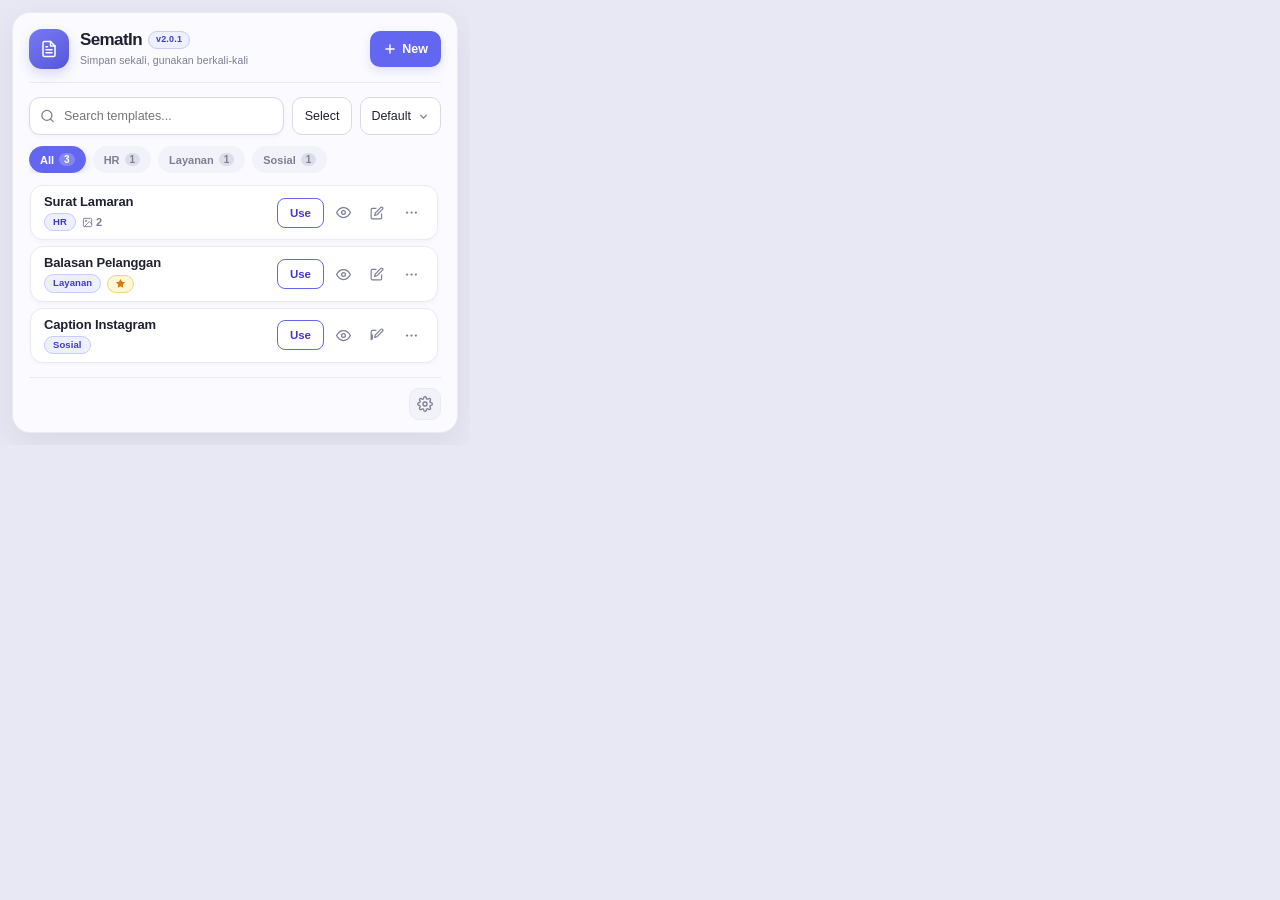
==== commit 235340ba: "Website: bump displayed version to v2.0.1" ====
--- a/docs/popup-preview.html
+++ b/docs/popup-preview.html
@@ -16,7 +16,7 @@
         <div>
           <div class="title-row">
             <h1>SematIn</h1>
-            <span id="header-version-badge" class="header-version-badge" title="Installed version">v2.0</span>
+            <span id="header-version-badge" class="header-version-badge" title="Installed version">v2.0.1</span>
           </div>
           <span class="subtitle">Simpan sekali, gunakan berkali-kali</span>
         </div>
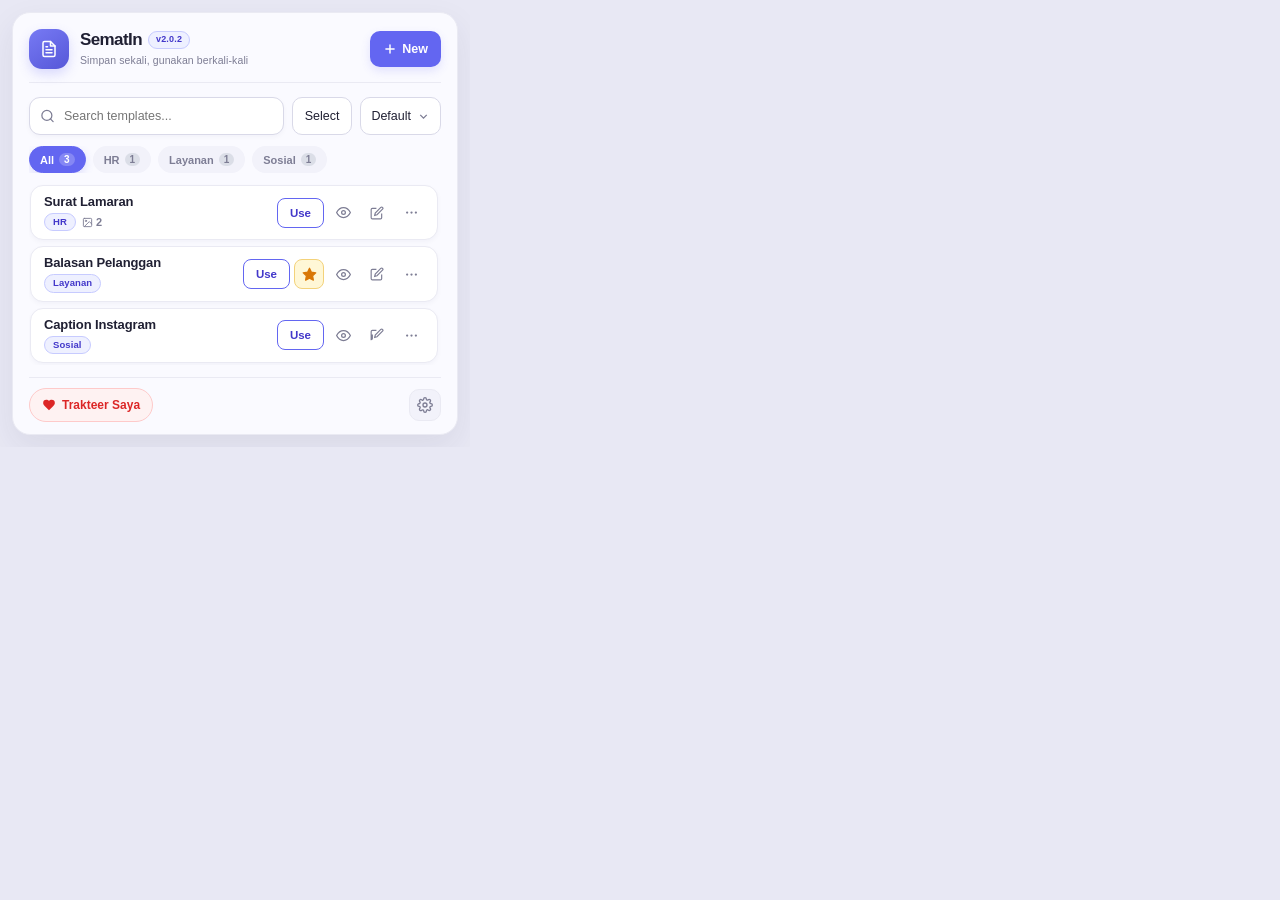
==== commit a8652a79: "Update website to v2.0.2" ====
--- a/docs/popup-preview.html
+++ b/docs/popup-preview.html
@@ -16,7 +16,7 @@
         <div>
           <div class="title-row">
             <h1>SematIn</h1>
-            <span id="header-version-badge" class="header-version-badge" title="Installed version">v2.0.1</span>
+            <span id="header-version-badge" class="header-version-badge" title="Installed version">v2.0.2</span>
           </div>
           <span class="subtitle">Simpan sekali, gunakan berkali-kali</span>
         </div>
@@ -85,12 +85,14 @@
             <div class="template-title" title="Balasan Pelanggan">Balasan Pelanggan</div>
             <div class="template-meta-row">
               <span class="template-category-badge">Layanan</span>
-              <span class="template-favorite-badge" title="Favorite" aria-label="Favorite"><svg width="11" height="11" viewBox="0 0 24 24" fill="currentColor" aria-hidden="true"><polygon points="12 2 15.09 8.26 22 9.27 17 14.14 18.18 21.02 12 17.77 5.82 21.02 7 14.14 2 9.27 8.91 8.26 12 2"/></svg></span>
             </div>
           </div>
           <div class="template-actions-column">
             <div class="template-actions">
               <button type="button" class="btn-use" title="Fill the active field">Use</button>
+              <button type="button" class="btn-icon btn-favorite-template is-favorite" title="Remove from favorites" aria-label="Remove from favorites">
+                <svg width="15" height="15" viewBox="0 0 24 24" fill="currentColor" stroke="currentColor" stroke-width="2" stroke-linecap="round" stroke-linejoin="round"><polygon points="12 2 15.09 8.26 22 9.27 17 14.14 18.18 21.02 12 17.77 5.82 21.02 7 14.14 2 9.27 8.91 8.26 12 2"/></svg>
+              </button>
               <button type="button" class="btn-icon btn-preview-template" title="Preview template" aria-label="Preview template">
                 <svg width="15" height="15" viewBox="0 0 24 24" fill="none" stroke="currentColor" stroke-width="2" stroke-linecap="round" stroke-linejoin="round"><path d="M1 12s4-8 11-8 11 8 11 8-4 8-11 8-11-8-11-8z"/><circle cx="12" cy="12" r="3"/></svg>
               </button>
@@ -130,6 +132,10 @@
       </div>
 
       <footer class="list-footer">
+        <button type="button" id="btn-support-trakteer" class="footer-trakteer-btn" title="Dukung SematIn di Trakteer">
+          <svg width="14" height="14" viewBox="0 0 24 24" fill="currentColor" stroke="none" stroke-width="2" stroke-linecap="round" stroke-linejoin="round" aria-hidden="true"><path d="M19 14c1.49-1.46 3-3.21 3-5.5A5.5 5.5 0 0 0 16.5 3c-1.76 0-3 .5-4.5 2-1.5-1.5-2.74-2-4.5-2A5.5 5.5 0 0 0 2 8.5c0 2.3 1.5 4.05 3 5.5l7 7Z"/></svg>
+          <span>Trakteer Saya</span>
+        </button>
         <div id="template-pagination" class="template-pagination hidden"></div>
         <div class="settings-wrapper">
           <button type="button" id="btn-toggle-settings" class="btn-setting-icon" title="Settings" aria-haspopup="menu" aria-expanded="false">
--- a/docs/popup.css
+++ b/docs/popup.css
@@ -498,6 +498,24 @@
   color: var(--text-main);
 }
 
+.template-pagination.page-window-slide-forward .pagination-page-btn {
+  animation: paginate-slide-in-right 0.3s ease;
+}
+
+.template-pagination.page-window-slide-backward .pagination-page-btn {
+  animation: paginate-slide-in-left 0.3s ease;
+}
+
+@keyframes paginate-slide-in-right {
+  from { transform: translateX(14px); opacity: 0; }
+  to { transform: translateX(0); opacity: 1; }
+}
+
+@keyframes paginate-slide-in-left {
+  from { transform: translateX(-14px); opacity: 0; }
+  to { transform: translateX(0); opacity: 1; }
+}
+
 .pagination-btn.active {
   background: transparent;
   color: #ffffff;
@@ -701,8 +719,7 @@
   color: var(--danger);
 }
 
-.template-category-badge,
-.template-favorite-badge {
+.template-category-badge {
   display: inline-flex;
   align-items: center;
   padding: 1.5px 7px;
@@ -719,19 +736,6 @@
   color: var(--primary-text);
   background: var(--primary-light);
   border: 1px solid var(--primary-border);
-}
-
-.template-favorite-badge {
-  justify-content: center;
-  color: #d97706;
-  background: #fff7d6;
-  border-color: #f3d27a;
-}
-
-.dark-theme .template-favorite-badge {
-  color: #fbbf24;
-  background: rgba(217, 119, 6, 0.15);
-  border-color: rgba(217, 119, 6, 0.45);
 }
 
 .template-actions {
@@ -776,6 +780,18 @@
 .btn-delete-template:hover {
   color: var(--danger);
   background: var(--danger-bg);
+}
+
+.btn-favorite-template.is-favorite {
+  color: #d97706;
+  background: #fff7d6;
+  border-color: #f3d27a;
+}
+
+.dark-theme .btn-favorite-template.is-favorite {
+  color: #fbbf24;
+  background: rgba(217, 119, 6, 0.15);
+  border-color: rgba(217, 119, 6, 0.45);
 }
 
 .template-more-menu {
@@ -828,6 +844,18 @@
   border-color: var(--border-color);
 }
 
+.btn-favorite-template:hover {
+  color: #d97706;
+  background: #fff7d6;
+  border-color: #f3d27a;
+}
+
+.dark-theme .btn-favorite-template:hover {
+  color: #fbbf24;
+  background: rgba(217, 119, 6, 0.15);
+  border-color: rgba(217, 119, 6, 0.45);
+}
+
 /* Footer dengan Ikon Setting & Menu List */
 .list-footer {
   display: flex;
@@ -838,14 +866,16 @@
   border-top: 1px solid var(--border-soft);
 }
 
+.list-footer-right {
+  display: flex;
+  align-items: center;
+  gap: 8px;
+}
+
 .settings-wrapper {
   position: relative;
   display: inline-flex;
   align-items: center;
-}
-
-.list-footer .settings-wrapper {
-  margin-left: auto;
 }
 
 .btn-setting-icon {
@@ -886,12 +916,6 @@
   z-index: 40;
 }
 
-.settings-menu-divider {
-  height: 1px;
-  background: var(--border-soft);
-  margin: 4px 2px;
-}
-
 .settings-menu-section {
   padding: 7px 10px 2px;
   font-size: 10px;
@@ -964,16 +988,88 @@
   transform: translateX(13px);
 }
 
-.settings-menu-credit {
-  display: flex;
-  align-items: center;
-  justify-content: center;
-  gap: 5px;
-  padding: 6px 9px;
-  color: var(--text-muted);
-  font-size: 11px;
+/* Soft red tint instead of solid red, so the button blends with the extension theme. */
+.footer-trakteer-btn {
+  display: inline-flex;
+  align-items: center;
+  gap: 6px;
+  height: 34px;
+  padding: 0 12px;
+  border: 1px solid var(--danger-border);
+  border-radius: 999px;
+  background: var(--danger-bg);
+  color: var(--danger-solid);
+  font-size: 12px;
   font-weight: 600;
   white-space: nowrap;
+  cursor: pointer;
+  transition: background 0.15s ease, transform 0.15s ease, box-shadow 0.15s ease;
+}
+
+.footer-trakteer-btn:hover {
+  background: var(--danger-border);
+  transform: translateY(-1px);
+  box-shadow: 0 4px 12px rgba(190, 30, 45, 0.15);
+}
+
+.footer-trakteer-btn span {
+  display: inline-block;
+  transition: transform 0.2s ease;
+}
+
+.footer-trakteer-btn:hover span {
+  transform: translateY(-1px);
+}
+
+.footer-trakteer-btn svg {
+  transform-box: fill-box;
+  transform-origin: center;
+  animation: trakteer-heart-beat 1.6s ease-in-out infinite;
+}
+
+.footer-trakteer-btn:hover svg {
+  animation-duration: 0.8s;
+}
+
+@keyframes trakteer-heart-beat {
+  0%, 100% { transform: scale(1); }
+  15% { transform: scale(1.35); }
+  30% { transform: scale(1); }
+  45% { transform: scale(1.2); }
+  60% { transform: scale(1); }
+}
+
+.trakteer-modal-card {
+  max-width: 440px;
+  height: 520px;
+}
+
+.trakteer-modal-title-group {
+  display: flex;
+  align-items: center;
+  gap: 8px;
+}
+
+/* Crop the embed to the banner: shift the frame up past its header, and widen it to hide its scrollbar. */
+.trakteer-frame-wrap {
+  flex: 1;
+  min-height: 0;
+  overflow: hidden;
+  border-radius: 8px;
+  background: #fff;
+}
+
+.trakteer-frame {
+  width: calc(100% + 15px);
+  height: calc(100% + 105px);
+  /* Shift the frame up to the banner and center the wider frame so the payment button stays centered. */
+  margin-top: -105px;
+  margin-left: -7.5px;
+  border: 0;
+  border-radius: 8px;
+  background: #fff;
+  /* Trakteer's page follows the system theme, so force its light theme here. */
+  color-scheme: light;
 }
 
 .settings-mode-badge {
@@ -1867,6 +1963,28 @@
 .table-panel-close:hover {
   background: var(--danger-border);
   color: var(--danger-solid);
+}
+
+/* Back is a neutral navigation button, not a red close button. */
+#btn-back-trakteer {
+  background: transparent;
+  color: var(--text-muted);
+}
+
+#btn-back-trakteer:hover {
+  background: var(--border-soft);
+  color: var(--text-main);
+}
+
+/* Shown from the start but disabled on the first page; enabled once past it. */
+#btn-back-trakteer:disabled {
+  opacity: 0.35;
+  cursor: not-allowed;
+}
+
+#btn-back-trakteer:disabled:hover {
+  background: transparent;
+  color: var(--text-muted);
 }
 
 .table-panel-row {
@@ -2783,6 +2901,83 @@
   text-align: center;
 }
 
+.template-history-current-badge {
+  flex-shrink: 0;
+  font-size: 10.5px;
+  font-weight: 700;
+  color: var(--primary);
+  background: var(--primary-light);
+  border-radius: 999px;
+  padding: 2px 7px;
+}
+
+.template-history-select {
+  flex-shrink: 0;
+  width: 15px;
+  height: 15px;
+  accent-color: var(--primary);
+  cursor: pointer;
+}
+
+.template-history-compare-bar {
+  display: flex;
+  align-items: center;
+  justify-content: space-between;
+  gap: 8px;
+  padding-top: 10px;
+  margin-top: 4px;
+  border-top: 1px solid var(--border-color);
+  font-size: 12px;
+  color: var(--text-muted);
+}
+
+.template-history-diff {
+  display: flex;
+  flex-direction: column;
+  gap: 8px;
+  max-height: 320px;
+}
+
+.template-history-diff-header {
+  display: flex;
+  align-items: center;
+  gap: 8px;
+}
+
+.template-history-diff-titles {
+  font-size: 12px;
+  font-weight: 600;
+  color: var(--text-main);
+  overflow: hidden;
+  text-overflow: ellipsis;
+  white-space: nowrap;
+}
+
+.template-history-diff-body {
+  overflow-y: auto;
+  font-size: 12px;
+  line-height: 1.5;
+}
+
+.template-history-diff-line {
+  padding: 2px 8px;
+  border-radius: 4px;
+  white-space: pre-wrap;
+  overflow-wrap: anywhere;
+}
+
+.template-history-diff-line.diff-add {
+  background: rgba(34, 197, 94, 0.14);
+}
+
+.template-history-diff-line.diff-del {
+  background: rgba(239, 68, 68, 0.14);
+}
+
+.template-history-diff-line.diff-same {
+  color: var(--text-muted);
+}
+
 .template-preview-content table {
   max-width: 100%;
   table-layout: fixed;
@@ -3153,12 +3348,6 @@
   color: var(--danger);
   border: 1px solid var(--danger-border);
   flex-shrink: 0;
-}
-
-.delete-icon-badge.update-icon-badge {
-  background: var(--primary-light);
-  color: var(--primary);
-  border-color: var(--primary-border);
 }
 
 .delete-modal-body {
@@ -3351,10 +3540,6 @@
   letter-spacing: 0.01em;
 }
 
-.template-favorite-badge {
-  min-height: 18px;
-}
-
 .template-actions-column {
   gap: 5px;
 }
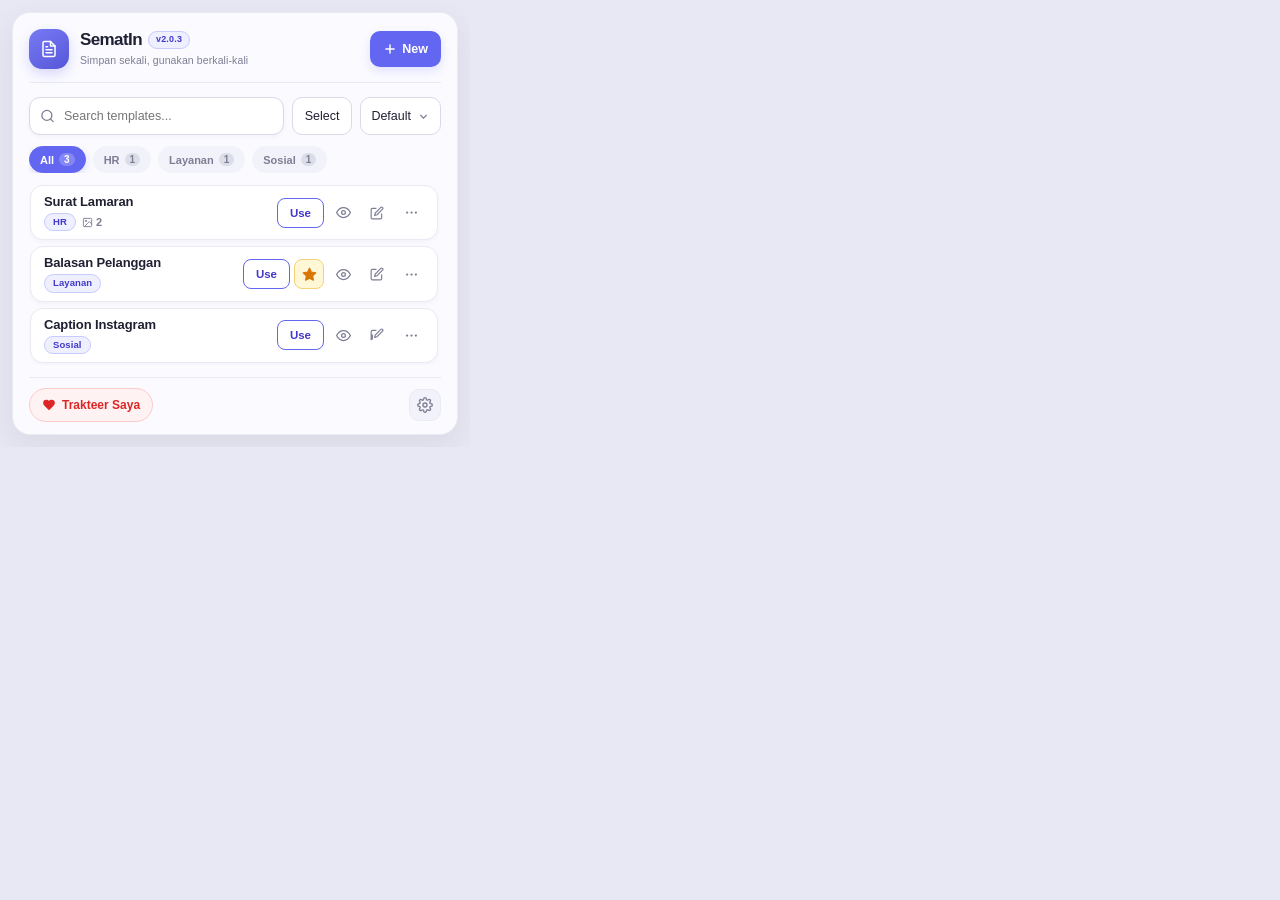
==== commit 00b608fd: "Update website to v2.0.3" ====
--- a/docs/popup-preview.html
+++ b/docs/popup-preview.html
@@ -16,7 +16,7 @@
         <div>
           <div class="title-row">
             <h1>SematIn</h1>
-            <span id="header-version-badge" class="header-version-badge" title="Installed version">v2.0.2</span>
+            <span id="header-version-badge" class="header-version-badge" title="Installed version">v2.0.3</span>
           </div>
           <span class="subtitle">Simpan sekali, gunakan berkali-kali</span>
         </div>
--- a/docs/popup.css
+++ b/docs/popup.css
@@ -1976,17 +1976,6 @@
   color: var(--text-main);
 }
 
-/* Shown from the start but disabled on the first page; enabled once past it. */
-#btn-back-trakteer:disabled {
-  opacity: 0.35;
-  cursor: not-allowed;
-}
-
-#btn-back-trakteer:disabled:hover {
-  background: transparent;
-  color: var(--text-muted);
-}
-
 .table-panel-row {
   display: flex;
   align-items: center;
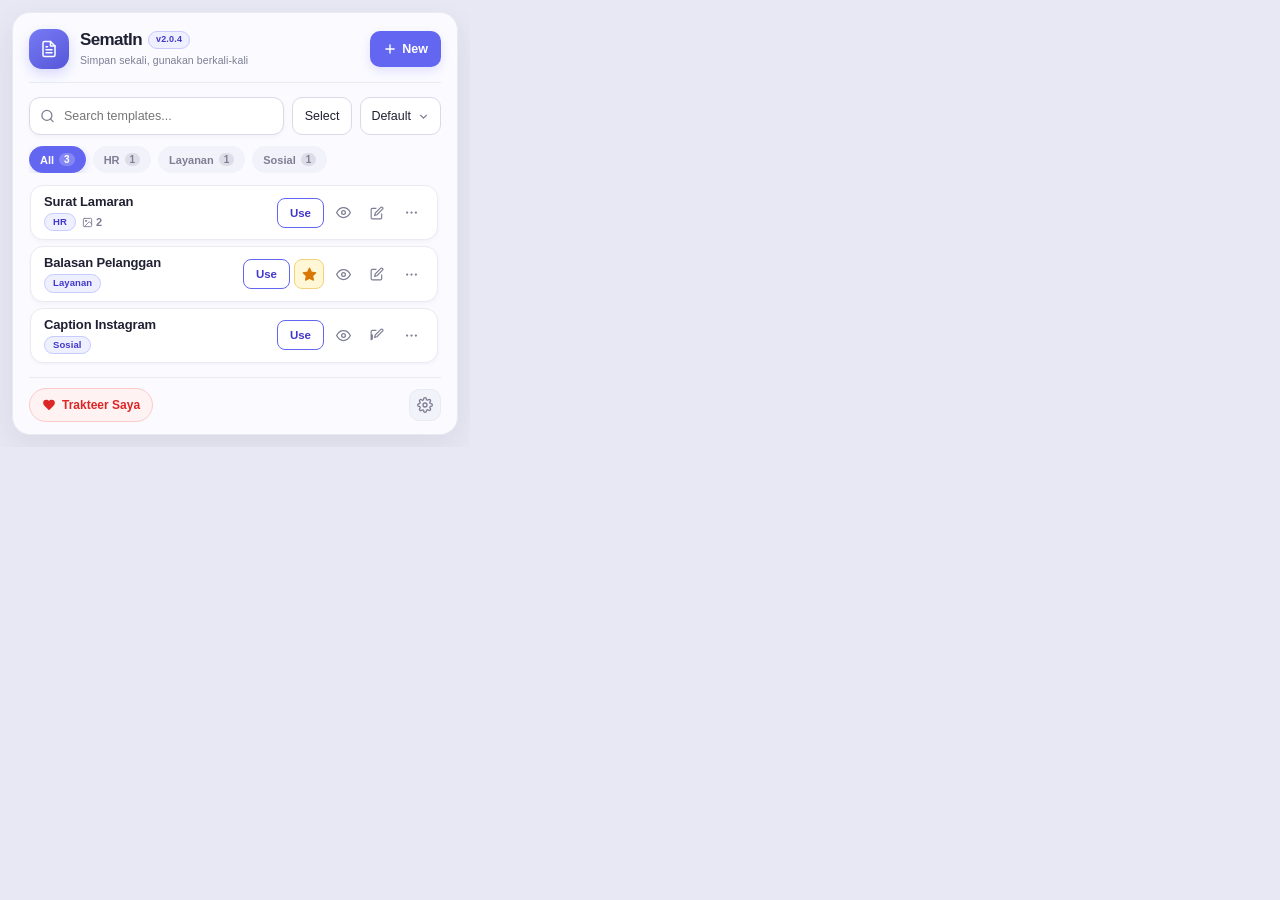
==== commit d3d20a1b: "Update website to v2.0.4" ====
--- a/docs/popup-preview.html
+++ b/docs/popup-preview.html
@@ -16,7 +16,7 @@
         <div>
           <div class="title-row">
             <h1>SematIn</h1>
-            <span id="header-version-badge" class="header-version-badge" title="Installed version">v2.0.3</span>
+            <span id="header-version-badge" class="header-version-badge" title="Installed version">v2.0.4</span>
           </div>
           <span class="subtitle">Simpan sekali, gunakan berkali-kali</span>
         </div>
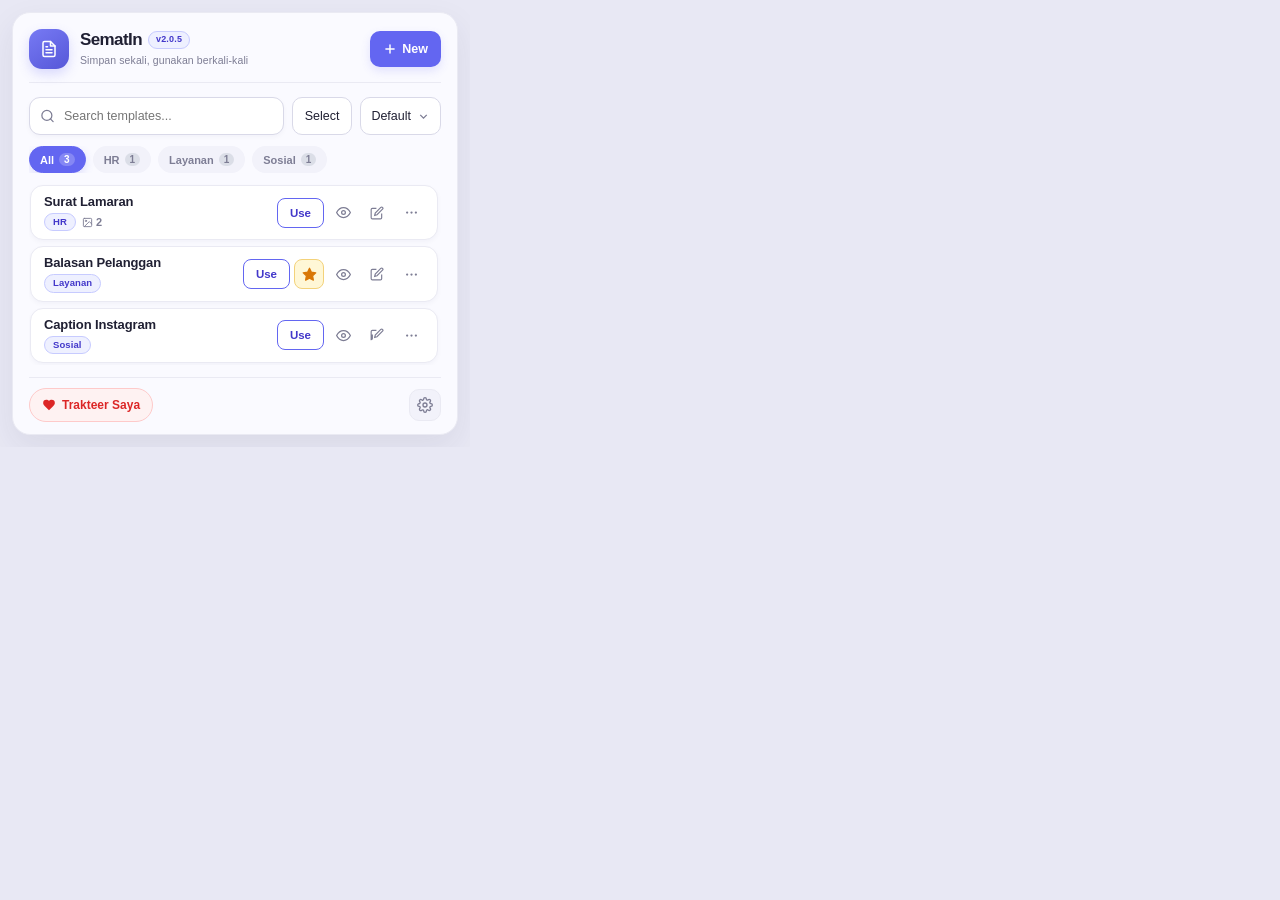
==== commit 1246ef2e: "Update website to v2.0.5" ====
--- a/docs/popup-preview.html
+++ b/docs/popup-preview.html
@@ -16,7 +16,7 @@
         <div>
           <div class="title-row">
             <h1>SematIn</h1>
-            <span id="header-version-badge" class="header-version-badge" title="Installed version">v2.0.4</span>
+            <span id="header-version-badge" class="header-version-badge" title="Installed version">v2.0.5</span>
           </div>
           <span class="subtitle">Simpan sekali, gunakan berkali-kali</span>
         </div>
--- a/docs/popup.css
+++ b/docs/popup.css
@@ -435,6 +435,13 @@
   color: #ffffff;
 }
 
+.category-tab-color {
+  width: 8px;
+  height: 8px;
+  border-radius: 50%;
+  flex: 0 0 auto;
+}
+
 /* Template List: tinggi fleksibel sesuai isi dengan batas maksimal */
 .list-container {
   display: flex;
@@ -736,6 +743,30 @@
   color: var(--primary-text);
   background: var(--primary-light);
   border: 1px solid var(--primary-border);
+}
+
+.template-category-dot {
+  width: 7px;
+  height: 7px;
+  border-radius: 50%;
+  flex: 0 0 auto;
+  margin-right: 4px;
+}
+
+.template-card.is-dragging {
+  opacity: 0.45;
+}
+
+.template-card.drop-before {
+  box-shadow: 0 -2px 0 0 var(--primary);
+}
+
+.template-card.drop-after {
+  box-shadow: 0 2px 0 0 var(--primary);
+}
+
+.template-card[draggable="true"] {
+  cursor: grab;
 }
 
 .template-actions {
@@ -2710,6 +2741,43 @@
   padding: 16px 0;
 }
 
+.image-library-item-uploading {
+  cursor: default;
+}
+
+.image-library-item-uploading:hover::after,
+.image-library-item-uploading:focus-within::after {
+  opacity: 0;
+}
+
+.image-library-item-uploading .image-library-thumb {
+  opacity: 0.55;
+}
+
+.image-library-uploading-badge {
+  position: absolute;
+  top: 50%;
+  left: 50%;
+  transform: translate(-50%, -50%);
+  z-index: 3;
+  display: inline-flex;
+  align-items: center;
+  gap: 6px;
+  padding: 6px 10px;
+  border-radius: 999px;
+  background: rgba(0, 0, 0, 0.65);
+  color: #fff;
+  font-size: 11px;
+  font-weight: 600;
+  white-space: nowrap;
+  pointer-events: none;
+}
+
+.image-library-uploading-badge .image-upload-spinner {
+  border-color: rgba(255, 255, 255, 0.35);
+  border-top-color: #fff;
+}
+
 .image-lightbox-backdrop {
   background: rgba(0, 0, 0, 0.72);
   z-index: 120;
@@ -3295,6 +3363,19 @@
 .category-manage-delete:hover {
   background: var(--danger-bg);
   color: var(--danger);
+}
+
+.category-manage-color-btn {
+  border-radius: 50%;
+  border: 1px solid var(--border-soft);
+}
+
+.category-manage-color-input {
+  position: absolute;
+  width: 0;
+  height: 0;
+  opacity: 0;
+  pointer-events: none;
 }
 
 .category-rename-input {
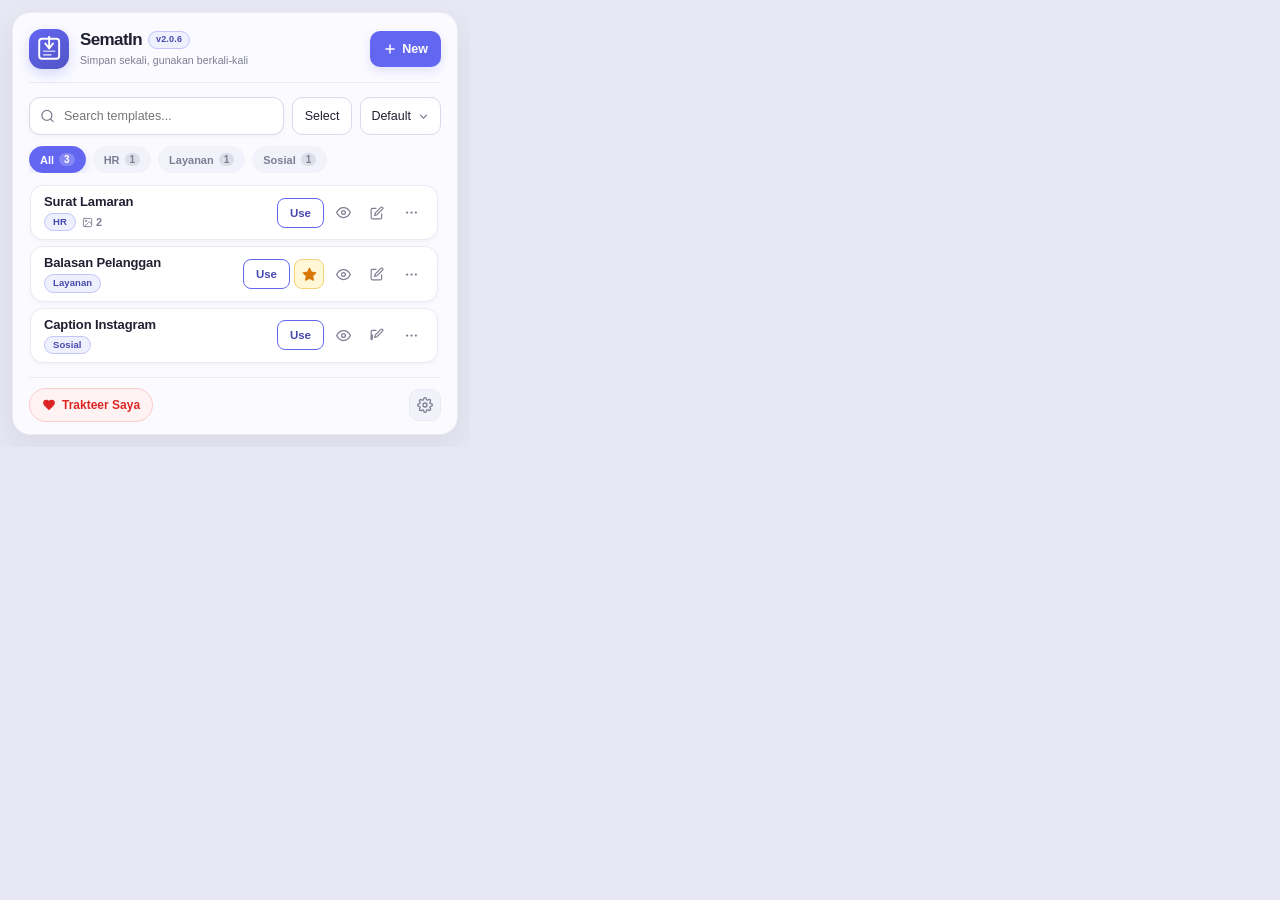
==== commit f2cb57c3: "Update website to v2.0.6" ====
--- a/docs/popup-preview.html
+++ b/docs/popup-preview.html
@@ -11,12 +11,12 @@
     <header class="app-header">
       <div class="brand">
         <div class="brand-icon">
-          <svg width="18" height="18" viewBox="0 0 24 24" fill="none" stroke="currentColor" stroke-width="2" stroke-linecap="round" stroke-linejoin="round"><path d="M14 2H6a2 2 0 0 0-2 2v16a2 2 0 0 0 2 2h12a2 2 0 0 0 2-2V8z"/><polyline points="14 2 14 8 20 8"/><line x1="16" y1="13" x2="8" y2="13"/><line x1="16" y1="17" x2="8" y2="17"/><polyline points="10 9 9 9 8 9"/></svg>
+          <svg viewBox="0 0 88 94" fill="none" stroke="currentColor" stroke-width="7" stroke-linecap="round" stroke-linejoin="round" aria-hidden="true"><rect x="8" y="10" width="72" height="72" rx="10"/><path d="M44 2 V38"/><path d="M30 27 L44 45 L58 27"/><path d="M24 55 H64" stroke-width="6" stroke-opacity="0.66"/><path d="M24 68 H50" stroke-width="6" stroke-opacity="0.66"/></svg>
         </div>
         <div>
           <div class="title-row">
             <h1>SematIn</h1>
-            <span id="header-version-badge" class="header-version-badge" title="Installed version">v2.0.5</span>
+            <span id="header-version-badge" class="header-version-badge" title="Installed version">v2.0.6</span>
           </div>
           <span class="subtitle">Simpan sekali, gunakan berkali-kali</span>
         </div>
--- a/docs/popup.css
+++ b/docs/popup.css
@@ -1,9 +1,5 @@
 :root {
-  --primary: #6366f1;
-  --primary-hover: #4f46e5;
-  --primary-light: #eef0ff;
-  --primary-border: #c7cbff;
-  --primary-text: #4338ca;
+  --accent: #6366f1;
   --bg-outer: #e8e8f4;
   --bg-page: #fafaff;
   --bg-card: #ffffff;
@@ -21,12 +17,21 @@
   --radius: 14px;
 }
 
+body {
+  --primary: var(--accent);
+  --primary-hover: color-mix(in srgb, var(--accent) 82%, black);
+  --primary-light: color-mix(in srgb, var(--accent) 10%, white);
+  --primary-border: color-mix(in srgb, var(--accent) 38%, white);
+  --primary-text: color-mix(in srgb, var(--accent) 72%, black);
+}
+
 body.dark-theme {
-  --primary: #818cf8;
-  --primary-hover: #a5b4fc;
-  --primary-light: rgba(129, 140, 248, 0.15);
-  --primary-border: rgba(165, 180, 252, 0.36);
-  --primary-text: #c7d2fe;
+  --accent: #818cf8;
+  --primary: var(--accent);
+  --primary-hover: color-mix(in srgb, var(--accent) 75%, white);
+  --primary-light: color-mix(in srgb, var(--accent) 15%, transparent);
+  --primary-border: color-mix(in srgb, var(--accent) 36%, transparent);
+  --primary-text: color-mix(in srgb, var(--accent) 45%, white);
   --bg-outer: #151522;
   --bg-page: #1d1d2c;
   --bg-card: #262638;
@@ -757,14 +762,6 @@
   opacity: 0.45;
 }
 
-.template-card.drop-before {
-  box-shadow: 0 -2px 0 0 var(--primary);
-}
-
-.template-card.drop-after {
-  box-shadow: 0 2px 0 0 var(--primary);
-}
-
 .template-card[draggable="true"] {
   cursor: grab;
 }
@@ -777,21 +774,10 @@
 }
 
 .btn-use {
-  background-color: var(--primary-light);
-  color: var(--primary-text);
   border: 1px solid var(--primary-border);
-  padding: 5px 10px;
-  border-radius: 6px;
-  cursor: pointer;
-  font-size: 12px;
+  cursor: pointer;
   font-weight: 600;
   transition: background-color 0.15s, color 0.15s;
-}
-
-.btn-use:hover {
-  background-color: var(--primary);
-  border-color: var(--primary);
-  color: #ffffff;
 }
 
 .btn-icon {
@@ -930,34 +916,213 @@
   border-color: var(--primary-border);
 }
 
-.settings-menu {
+.modal-card.settings-modal-card {
+  align-self: flex-start;
+}
+
+.settings-tabs {
+  position: relative;
+  display: flex;
+  gap: 4px;
+  padding: 3px;
+  border-radius: 10px;
+  background: var(--bg-subtle);
+}
+
+.settings-tab-indicator {
   position: absolute;
-  bottom: 36px;
+  top: 3px;
+  left: 0;
+  height: 30px;
+  width: 100px;
+  border-radius: 8px;
+  background: var(--primary);
+  box-shadow: 0 1px 3px rgba(0, 0, 0, 0.18);
+  transition: transform 0.45s cubic-bezier(0.34, 1.3, 0.64, 1), width 0.45s cubic-bezier(0.34, 1.3, 0.64, 1), height 0.45s cubic-bezier(0.34, 1.3, 0.64, 1), top 0.45s cubic-bezier(0.34, 1.3, 0.64, 1);
+  pointer-events: none;
+  z-index: 0;
+}
+
+.settings-tab {
+  position: relative;
+  z-index: 1;
+  flex: 1;
+  padding: 7px 0;
+  border: 0;
+  border-radius: 8px;
+  background: transparent;
+  color: var(--text-muted);
+  font-size: 12.5px;
+  font-weight: 600;
+  cursor: pointer;
+}
+
+.settings-tab.active {
+  background: transparent;
+  color: #ffffff;
+  box-shadow: none;
+}
+
+body.accent-light .settings-tab.active {
+  color: #1e293b;
+}
+
+.settings-tab-panel {
+  display: none;
+}
+
+.settings-tab-panel.active {
+  display: block;
+}
+
+.settings-tab-panel.tab-slide-forward {
+  animation: tab-slide-in-right 0.3s ease;
+}
+
+.settings-tab-panel.tab-slide-backward {
+  animation: tab-slide-in-left 0.3s ease;
+}
+
+.settings-section-label {
+  display: block;
+  padding: 10px 9px 2px;
+  font-size: 11px;
+  font-weight: 700;
+  letter-spacing: 0.04em;
+  text-transform: uppercase;
+  color: var(--text-muted);
+}
+
+.settings-section-label:first-child {
+  padding-top: 2px;
+}
+
+.about-hero {
+  display: flex;
+  flex-direction: column;
+  align-items: center;
+  text-align: center;
+  gap: 4px;
+  padding: 12px 9px 8px;
+}
+
+.about-logo {
+  width: 56px;
+  height: 56px;
+  border-radius: 14px;
+  margin-bottom: 4px;
+}
+
+.about-name {
+  font-size: 16px;
+}
+
+.about-tagline {
+  font-size: 11.5px;
+  color: var(--text-muted);
+}
+
+.about-credit {
+  font-size: 12px;
+  color: var(--text-main);
+}
+
+.about-link {
+  text-decoration: none;
+}
+
+.about-links {
+  display: flex;
+  justify-content: center;
+  flex-wrap: wrap;
+  gap: 6px;
+  padding: 6px 9px 10px;
+}
+
+.about-links .settings-menu-item {
+  width: 32px;
+  height: 32px;
+  min-height: 0;
+  flex: 0 0 auto;
+  justify-content: center;
+  padding: 0;
+  border: 1px solid var(--border-soft);
+  border-radius: 999px;
+}
+
+@keyframes tab-slide-in-right {
+  from { transform: translateX(14px); opacity: 0; }
+  to { transform: translateX(0); opacity: 1; }
+}
+
+@keyframes tab-slide-in-left {
+  from { transform: translateX(-14px); opacity: 0; }
+  to { transform: translateX(0); opacity: 1; }
+}
+
+.settings-modal-row {
+  display: flex;
+  align-items: center;
+  justify-content: space-between;
+  gap: 8px;
+  padding: 6px 9px;
+  color: var(--text-main);
+  font-size: 12px;
+  font-weight: 500;
+}
+
+.settings-row-label {
+  display: inline-flex;
+  align-items: center;
+  gap: 8px;
+  min-width: 0;
+}
+
+.settings-row-label svg {
+  flex: 0 0 auto;
+  color: var(--text-muted);
+}
+
+.settings-segmented {
+  display: inline-flex;
+  gap: 2px;
+  padding: 2px;
+  border-radius: 8px;
+  background: var(--bg-subtle);
+}
+
+.settings-segmented button {
+  padding: 4px 9px;
+  border: 0;
+  border-radius: 6px;
+  background: transparent;
+  color: var(--text-muted);
+  font-size: 11.5px;
+  font-weight: 600;
+  white-space: nowrap;
+  cursor: pointer;
+}
+
+.settings-segmented button.active {
+  background: var(--bg-card);
+  color: var(--primary);
+  box-shadow: 0 1px 2px rgba(0, 0, 0, 0.12);
+}
+
+.settings-segmented button:disabled {
+  cursor: not-allowed;
+  opacity: 0.55;
+}
+
+.settings-row-chevron {
+  margin-left: auto;
+  color: var(--text-muted);
+  font-size: 15px;
+}
+
+.accent-color-popover {
   right: 0;
-  list-style: none;
-  margin: 0;
-  padding: 5px;
-  min-width: 184px;
-  max-height: calc(100vh - 60px);
-  overflow-y: auto;
-  background: var(--bg-card);
-  border: 1px solid var(--border-color);
-  border-radius: 10px;
-  box-shadow: 0 10px 24px -4px rgba(0, 0, 0, 0.25);
-  z-index: 40;
-}
-
-.settings-menu-section {
-  padding: 7px 10px 2px;
-  font-size: 10px;
-  font-weight: 600;
-  letter-spacing: 0.08em;
-  text-transform: uppercase;
-  color: var(--text-muted);
-}
-
-.settings-menu-section:first-child {
-  padding-top: 3px;
+  bottom: calc(100% + 8px);
 }
 
 .settings-menu-item {
@@ -1019,6 +1184,61 @@
   transform: translateX(13px);
 }
 
+.settings-accent-row {
+  position: relative;
+  display: flex;
+  flex-direction: column;
+  align-items: flex-start;
+  gap: 6px;
+  padding: 6px 9px;
+  color: var(--text-main);
+  font-size: 12px;
+  font-weight: 500;
+}
+
+.accent-swatches {
+  display: flex;
+  align-items: center;
+  gap: 6px;
+}
+
+.accent-swatch {
+  width: 18px;
+  height: 18px;
+  padding: 0;
+  border: none;
+  border-radius: 50%;
+  background: var(--swatch);
+  cursor: pointer;
+}
+
+.accent-swatch.active {
+  box-shadow: 0 0 0 2px var(--bg-card), 0 0 0 4px var(--swatch);
+}
+
+.accent-swatch-custom {
+  background: conic-gradient(#f43f5e, #f59e0b, #10b981, #0ea5e9, #8b5cf6, #f43f5e);
+}
+
+.accent-swatch-reset {
+  display: inline-flex;
+  align-items: center;
+  justify-content: center;
+  width: 18px;
+  height: 18px;
+  padding: 0;
+  border: none;
+  border-radius: 50%;
+  background: transparent;
+  color: var(--text-muted);
+  cursor: pointer;
+}
+
+.accent-swatch-reset:hover {
+  color: var(--primary-text);
+  background: var(--primary-light);
+}
+
 /* Soft red tint instead of solid red, so the button blends with the extension theme. */
 .footer-trakteer-btn {
   display: inline-flex;
@@ -1071,7 +1291,6 @@
 }
 
 .trakteer-modal-card {
-  max-width: 440px;
   height: 520px;
 }
 
@@ -1103,21 +1322,12 @@
   color-scheme: light;
 }
 
-.settings-mode-badge {
-  flex: 0 0 auto;
-}
-
 .settings-menu-item .settings-toggle {
   margin-left: auto;
 }
 
-.settings-value-badge {
-  flex: 0 0 auto;
-  min-width: 48px;
-  text-align: center;
-}
-
-.settings-menu-item.settings-row-collapsed {
+.settings-menu-item.settings-row-collapsed,
+.settings-modal-row.settings-row-collapsed {
   height: 0;
   min-height: 0;
   padding-top: 0;
@@ -1334,8 +1544,6 @@
 .editor-toolbar-tertiary .tool-group > button,
 .editor-toolbar-secondary .tool-dropdown-wrap > button,
 .editor-toolbar-tertiary .tool-dropdown-wrap > button {
-  height: 26px;
-  min-width: 26px;
   padding: 0 6px;
   border: none;
   background: transparent;
@@ -2246,10 +2454,15 @@
   display: none;
 }
 
-.rich-editor:empty:before {
+.rich-editor:empty:before,
+.rich-editor.editor-empty:before {
   content: attr(data-placeholder);
   color: var(--text-muted);
   pointer-events: none;
+}
+
+.rich-editor.editor-empty {
+  font-size: var(--editor-font-size, 13px);
 }
 
 .rich-editor ul,
@@ -2426,7 +2639,7 @@
 
 .modal-card {
   width: 100%;
-  max-width: 380px;
+  max-width: 400px;
   max-height: 90vh;
   background: var(--bg-card);
   border: 1px solid var(--border-color);
@@ -2438,17 +2651,8 @@
   gap: 10px;
 }
 
-.var-fill-modal-card {
-  max-width: 390px;
-}
-
 .var-preview-popup-card {
-  max-width: 430px;
   max-height: 82vh;
-}
-
-.template-preview-card {
-  max-width: 500px;
 }
 
 .backup-modal-actions {
@@ -2616,7 +2820,6 @@
 }
 
 .image-library-card {
-  width: min(560px, calc(100vw - 32px));
   max-height: min(560px, calc(100vh - 48px));
   display: flex;
   flex-direction: column;
@@ -2897,7 +3100,7 @@
   justify-content: flex-end;
 }
 
-.image-library-card .modal-header h3 {
+.image-library-card .modal-header .modal-title-group {
   flex: 1;
 }
 
@@ -2908,10 +3111,6 @@
   overflow: auto;
   overflow-wrap: anywhere;
   box-sizing: border-box;
-}
-
-.template-history-card {
-  max-width: 500px;
 }
 
 .template-history-list {
@@ -3059,6 +3258,23 @@
   gap: 8px;
 }
 
+.modal-title-group {
+  display: flex;
+  align-items: center;
+  gap: 6px;
+  min-width: 0;
+}
+
+.modal-back-btn {
+  background: transparent;
+  color: var(--text-muted);
+}
+
+.modal-back-btn:hover {
+  background: var(--border-soft);
+  color: var(--text-main);
+}
+
 .var-modal-title-group {
   display: flex;
   align-items: center;
@@ -3285,10 +3501,6 @@
 }
 
 /* Modal Kelola Kategori */
-.category-manage-card {
-  max-width: 365px;
-}
-
 .category-create-row {
   display: flex;
   align-items: center;
@@ -3397,10 +3609,6 @@
 }
 
 /* Modal Konfirmasi Hapus Kustom */
-.delete-modal-card {
-  max-width: 310px;
-}
-
 .delete-modal-title-wrap {
   display: flex;
   align-items: center;
@@ -3500,9 +3708,15 @@
   width: 40px;
   height: 40px;
   border-radius: 13px;
-  background: linear-gradient(145deg, #777af4, #5657d8);
+  background: linear-gradient(145deg, var(--primary), var(--primary-hover));
   color: #ffffff;
-  box-shadow: 0 5px 12px rgba(99, 102, 241, 0.22);
+  box-shadow: 0 5px 12px color-mix(in srgb, var(--accent) 22%, transparent);
+}
+
+.brand-icon svg {
+  height: 26px;
+  width: auto;
+  display: block;
 }
 
 .app-header h1 {
@@ -3671,7 +3885,6 @@
   background: var(--bg-subtle);
 }
 
-.settings-menu,
 .template-more-menu,
 .category-dropdown-menu,
 .list-style-popover,
@@ -3683,10 +3896,6 @@
   box-shadow: 0 14px 32px rgba(24, 24, 48, 0.16);
 }
 
-.settings-menu {
-  padding: 6px;
-}
-
 .settings-menu-item {
   min-height: 34px;
   border-radius: 8px;
@@ -3821,8 +4030,6 @@
   border-bottom: none;
 }
 
-.editor-toolbar-primary > .tool-group > button,
-.editor-toolbar-primary > .tool-dropdown-wrap > button,
 .editor-toolbar-secondary .tool-group > button,
 .editor-toolbar-tertiary .tool-group > button,
 .editor-toolbar-secondary .tool-dropdown-wrap > button,
@@ -3840,6 +4047,9 @@
   height: 26px;
   min-width: 26px;
   padding: 0 4px;
+  border: 1px solid var(--border-soft);
+  border-radius: 8px;
+  background: var(--bg-page);
 }
 
 .editor-toolbar-primary .toolbar-color-picker {
@@ -3976,7 +4186,8 @@
   box-shadow: inset 0 0 0 1px rgba(255, 255, 255, 0.22);
 }
 
-.editor-container .toolbar-color-hex {
+.editor-container .toolbar-color-hex,
+.settings-modal-card .toolbar-color-hex {
   display: flex;
   flex: 1;
   align-items: center;
@@ -4035,7 +4246,8 @@
   pointer-events: none;
 }
 
-.editor-container .toolbar-color-hue {
+.editor-container .toolbar-color-hue,
+.settings-modal-card .toolbar-color-hue {
   display: flex;
   align-items: center;
   gap: 10px;
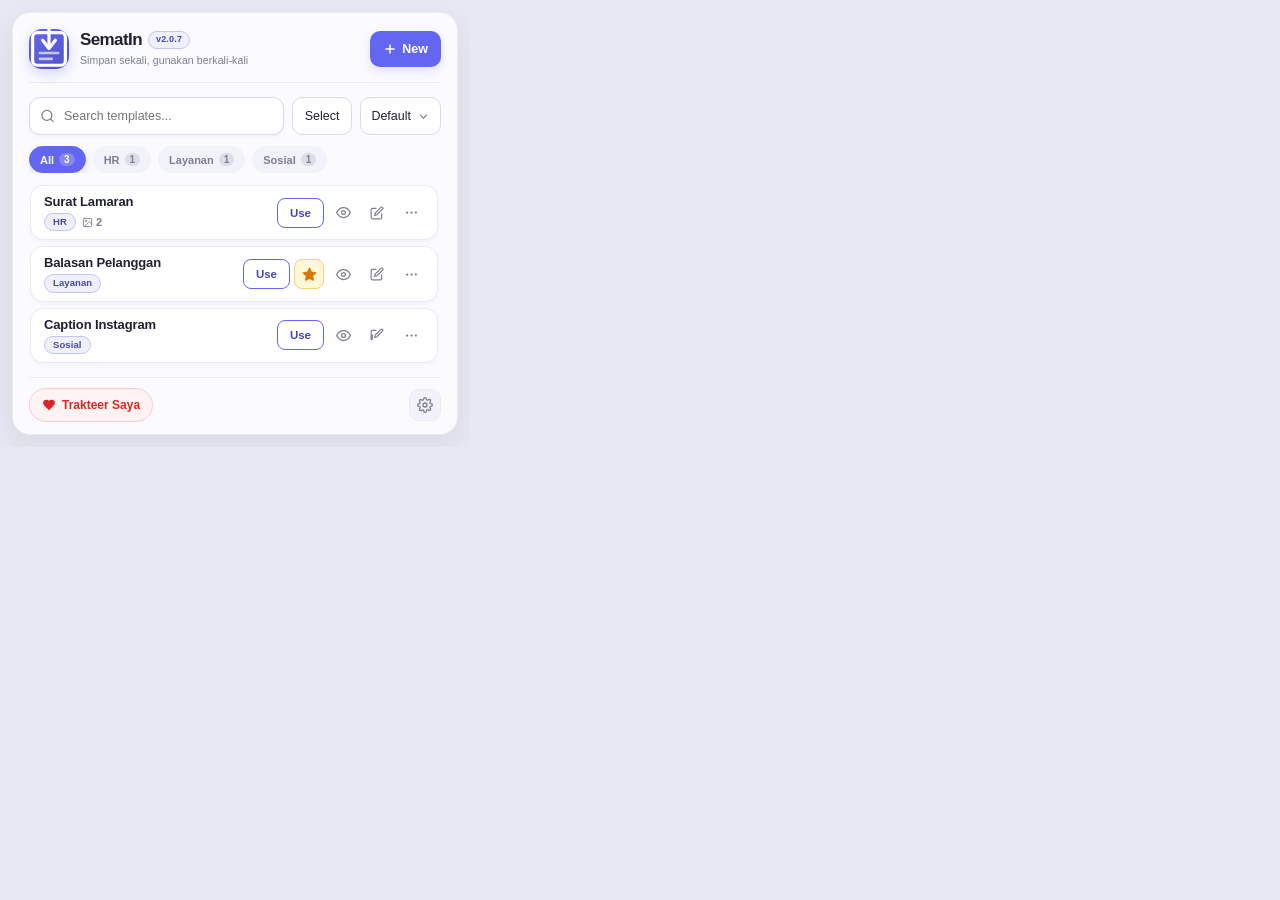
==== commit 1067d9d6: "Update website to v2.0.7" ====
--- a/docs/popup-preview.html
+++ b/docs/popup-preview.html
@@ -16,7 +16,7 @@
         <div>
           <div class="title-row">
             <h1>SematIn</h1>
-            <span id="header-version-badge" class="header-version-badge" title="Installed version">v2.0.6</span>
+            <span id="header-version-badge" class="header-version-badge" title="Installed version">v2.0.7</span>
           </div>
           <span class="subtitle">Simpan sekali, gunakan berkali-kali</span>
         </div>
--- a/docs/popup.css
+++ b/docs/popup.css
@@ -762,6 +762,39 @@
   opacity: 0.45;
 }
 
+body.compact-list .template-card {
+  padding: 5px 10px;
+}
+
+body.compact-list .template-info {
+  display: flex;
+  align-items: center;
+  gap: 8px;
+}
+
+body.compact-list .template-title {
+  font-size: 12px;
+  flex: 1;
+  min-width: 0;
+}
+
+body.compact-list .template-meta-row {
+  margin-top: 0;
+  flex-shrink: 0;
+}
+
+body.compact-list .list-container {
+  gap: 4px;
+}
+
+.category-tab.is-dragging {
+  opacity: 0.45;
+}
+
+.category-tab[draggable="true"] {
+  cursor: grab;
+}
+
 .template-card[draggable="true"] {
   cursor: grab;
 }
@@ -3525,6 +3558,10 @@
   border-radius: 9px;
   border: 1px solid var(--border-soft);
   background: var(--bg-page);
+}
+
+.category-manage-item-hidden .category-manage-name {
+  opacity: 0.55;
 }
 
 .category-manage-info {
@@ -3713,7 +3750,7 @@
   box-shadow: 0 5px 12px color-mix(in srgb, var(--accent) 22%, transparent);
 }
 
-.brand-icon svg {
+.brand-icon img {
   height: 26px;
   width: auto;
   display: block;
